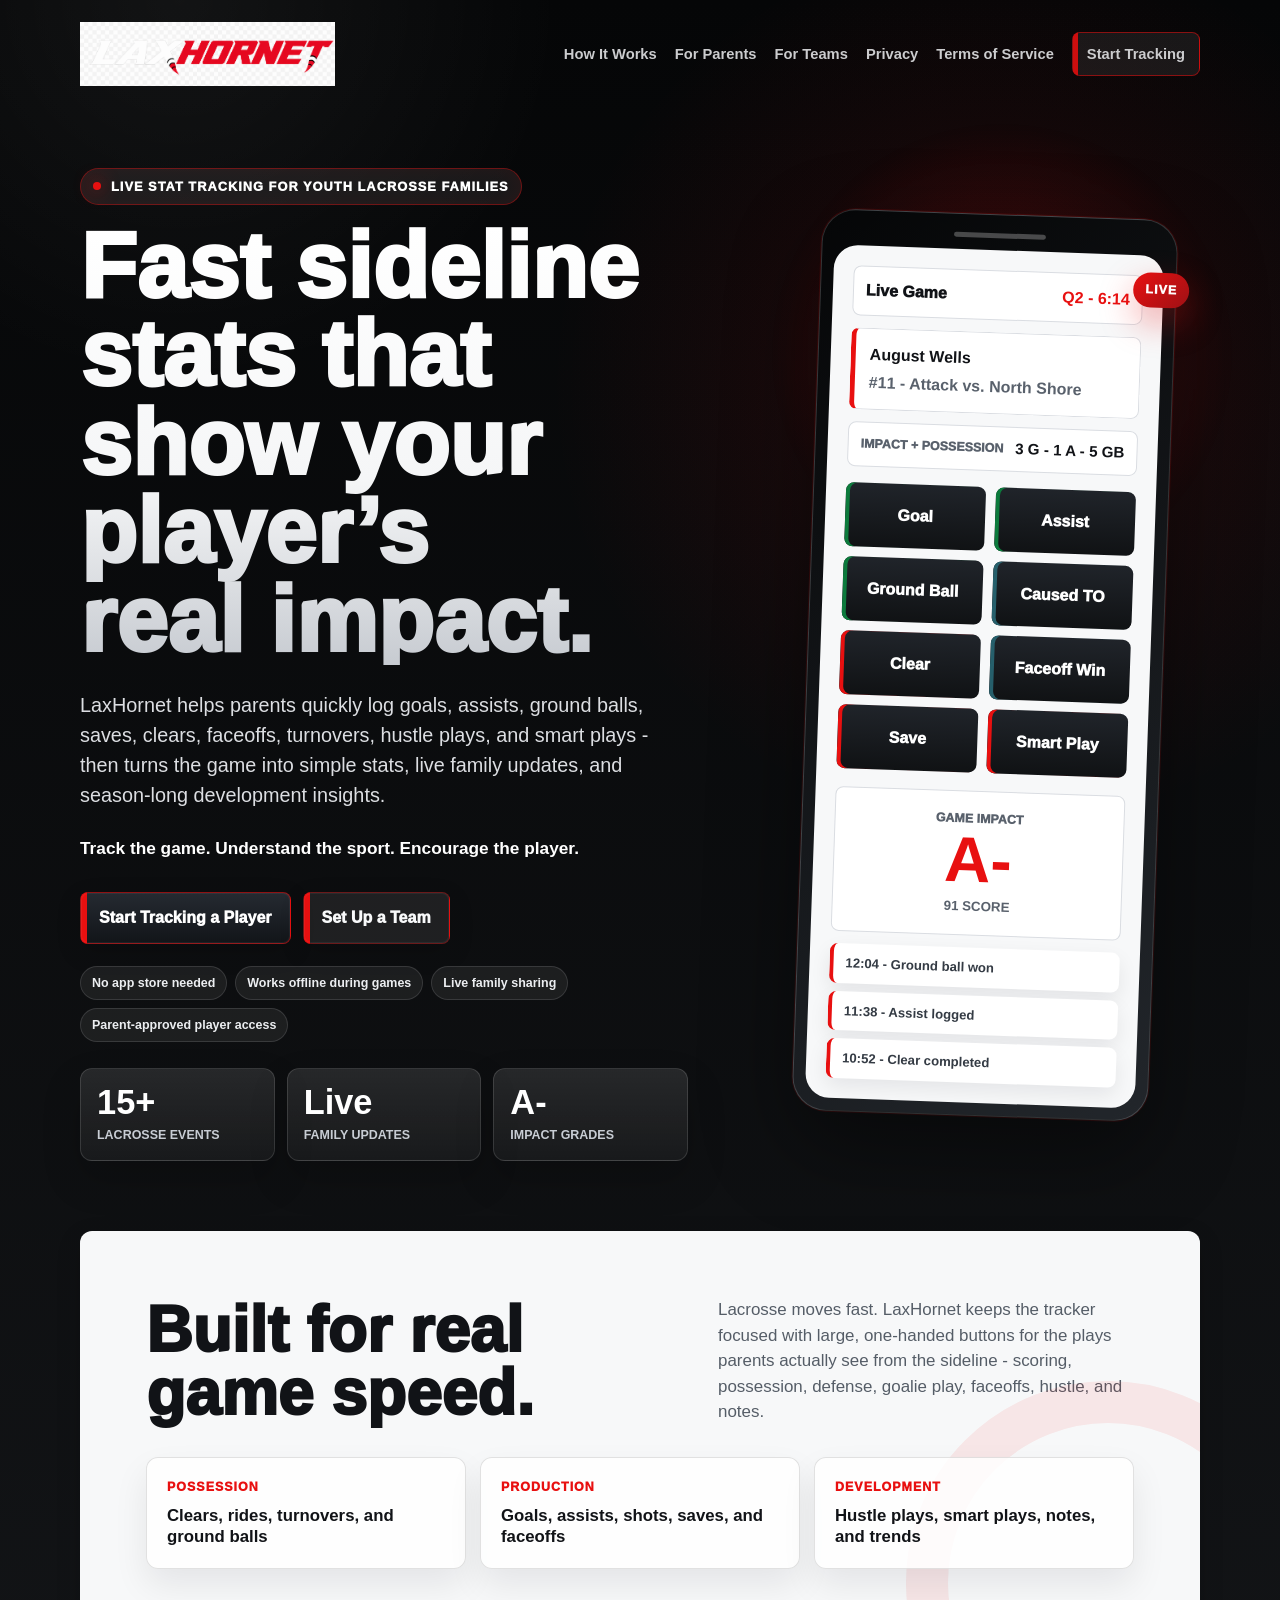
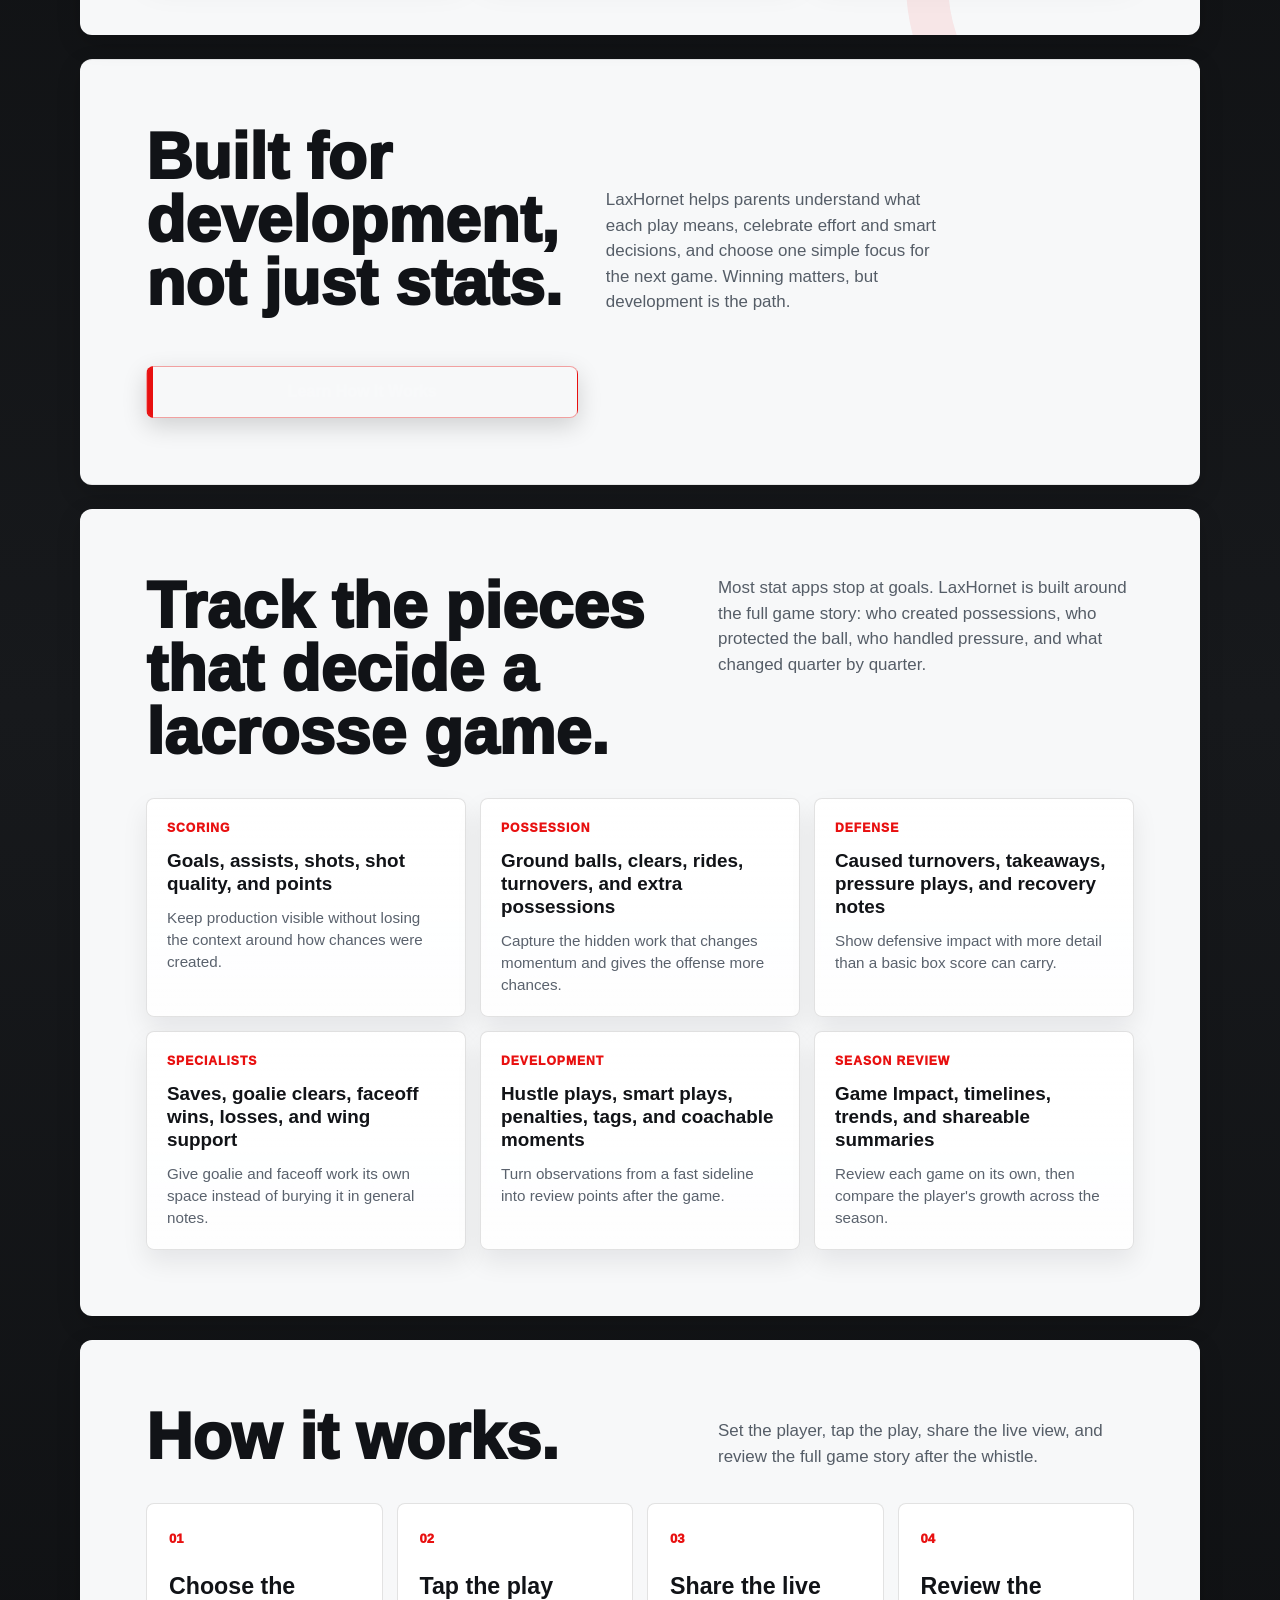
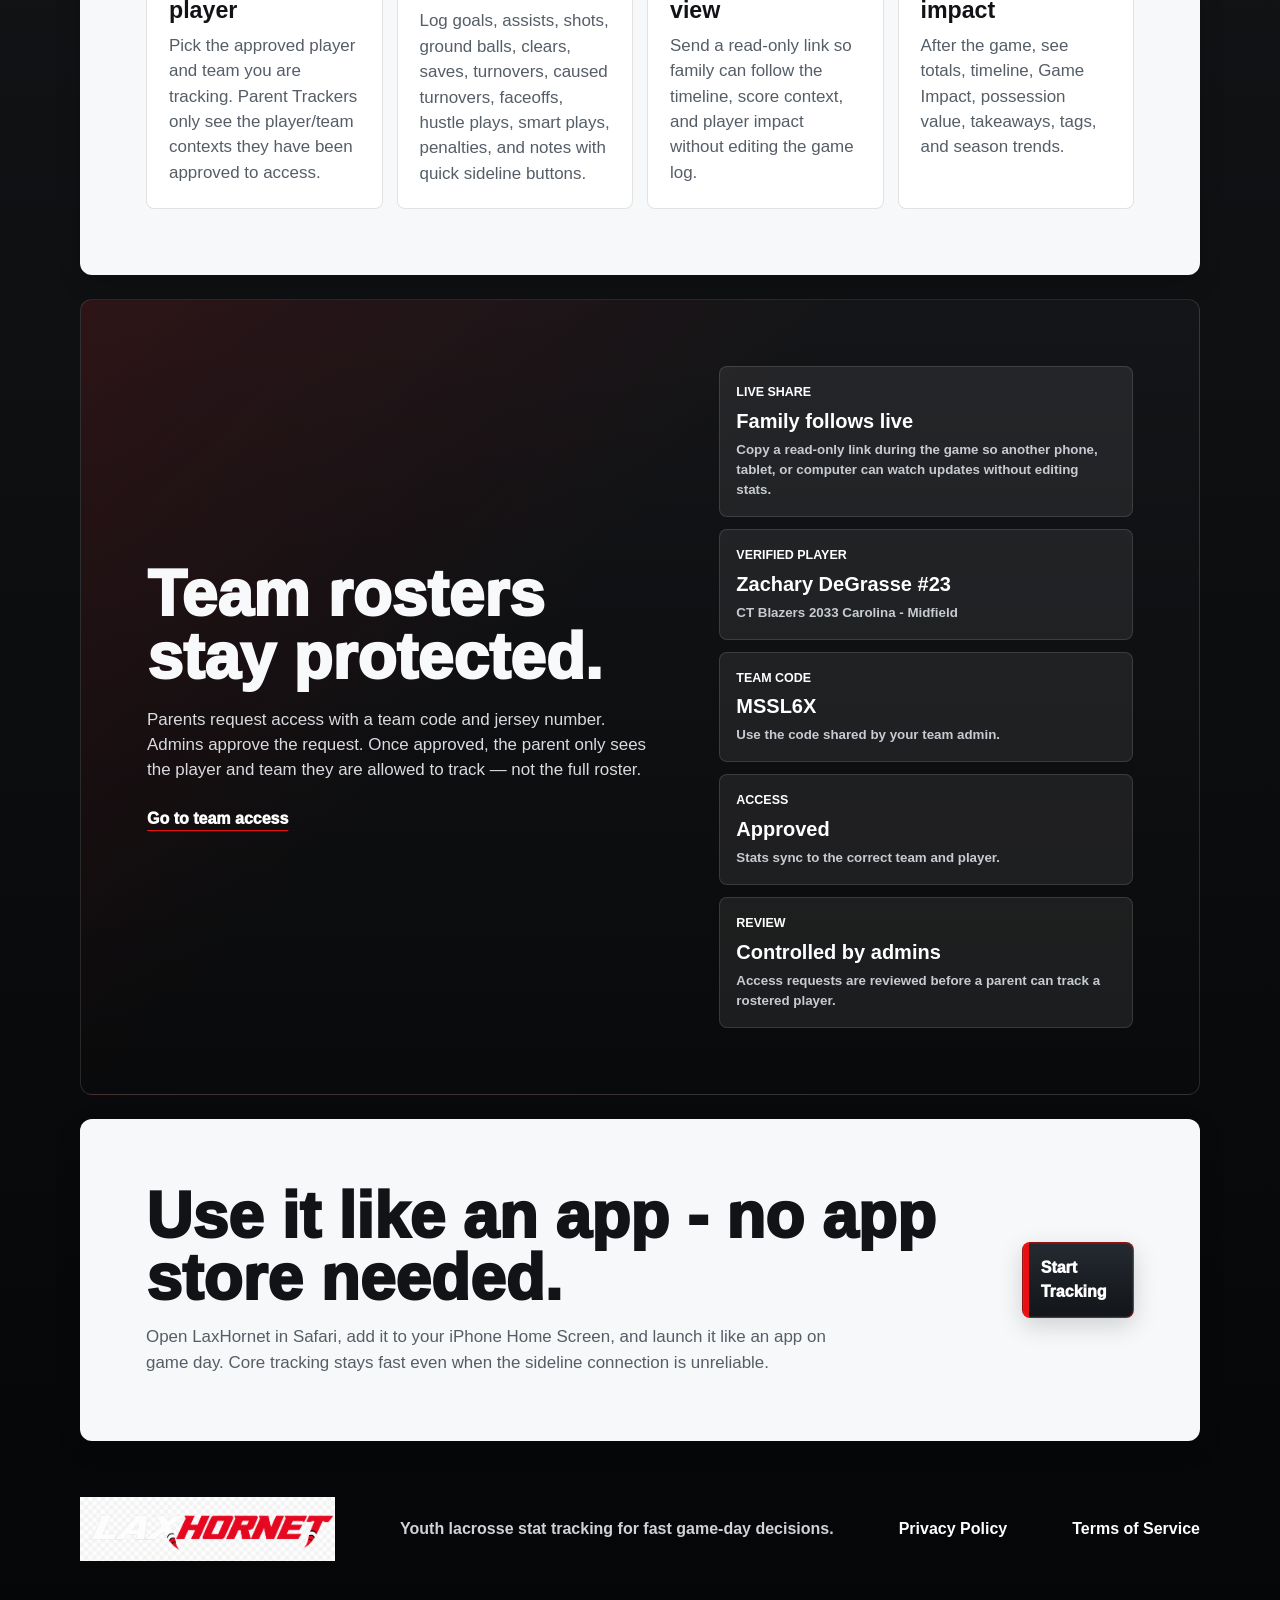
==== index.html @ b95e6be0 "Add parent development education layer" ====
<!doctype html>
<html lang="en">
  <head>
    <meta charset="utf-8" />
    <meta name="viewport" content="width=device-width, initial-scale=1, viewport-fit=cover" />
    <meta name="theme-color" content="#0b0c0e" />
    <meta
      name="description"
      content="LaxHornet is a mobile-first youth lacrosse stat tracker for parents, coaches, teams, live game sharing, offline tracking, and season review."
    />
    <title>LaxHornet | Fast sideline stats that show your player&rsquo;s real impact</title>
    <link rel="manifest" href="manifest.json?v=230" />
    <link rel="icon" href="assets/LHicon.png?v=1" type="image/png" />
    <link rel="apple-touch-icon" href="assets/LHicon.png?v=1" />
    <link rel="stylesheet" href="landing.css?v=230" />
  </head>
  <body>
    <header class="site-header" aria-label="LaxHornet landing navigation">
      <a class="brand-link" href="/" aria-label="LaxHornet home">
        <img src="assets/LHbanner.png?v=3" alt="LaxHornet" />
      </a>
      <nav class="landing-nav" aria-label="Primary">
        <a href="#how-it-works">How It Works</a>
        <a href="#parents">For Parents</a>
        <a href="#teams">For Teams</a>
        <a href="privacy.html">Privacy</a>
        <a href="terms.html">Terms of Service</a>
        <a class="nav-cta" href="app.html">Start Tracking</a>
      </nav>
    </header>

    <main>
      <section class="hero">
        <div class="hero-copy">
          <div class="hero-kicker">Live stat tracking for youth lacrosse families</div>
          <h1>Fast sideline stats that show your player&rsquo;s real impact.</h1>
          <p>
            LaxHornet helps parents quickly log goals, assists, ground balls, saves,
            clears, faceoffs, turnovers, hustle plays, and smart plays - then turns the
            game into simple stats, live family updates, and season-long development insights.
          </p>
          <p class="hero-tagline">Track the game. Understand the sport. Encourage the player.</p>
          <div class="hero-actions">
            <a class="btn primary" href="app.html">Start Tracking a Player</a>
            <a class="btn secondary" href="#teams">Set Up a Team</a>
          </div>
          <div class="trust-row" aria-label="Key app benefits">
            <span>No app store needed</span>
            <span>Works offline during games</span>
            <span>Live family sharing</span>
            <span>Parent-approved player access</span>
          </div>
          <div class="hero-stats" aria-label="Highlighted LaxHornet features">
            <div>
              <strong>15+</strong>
              <span>lacrosse events</span>
            </div>
            <div>
              <strong>Live</strong>
              <span>family updates</span>
            </div>
            <div>
              <strong>A-</strong>
              <span>impact grades</span>
            </div>
          </div>
        </div>

        <div class="phone-wrap" aria-label="LaxHornet app preview">
          <div class="phone">
            <div class="phone-bar"></div>
            <div class="phone-screen">
              <div class="preview-top">
                <span>Live Game</span>
                <strong>Q2 - 6:14</strong>
              </div>
              <div class="preview-player">
                <strong>August Wells</strong>
                <span>#11 - Attack vs. North Shore</span>
              </div>
              <div class="preview-context">
                <span>Impact + possession</span>
                <strong>3 G - 1 A - 5 GB</strong>
              </div>
              <div class="preview-grid">
                <button>Goal</button>
                <button>Assist</button>
                <button>Ground Ball</button>
                <button>Caused TO</button>
                <button>Clear</button>
                <button>Faceoff Win</button>
                <button>Save</button>
                <button>Smart Play</button>
              </div>
              <div class="preview-impact">
                <span>Game Impact</span>
                <strong>A-</strong>
                <small>91 score</small>
              </div>
              <div class="preview-feed" aria-label="Recent game events">
                <span>12:04 - Ground ball won</span>
                <span>11:38 - Assist logged</span>
                <span>10:52 - Clear completed</span>
              </div>
            </div>
          </div>
        </div>
      </section>

      <section id="parents" class="section light spotlight-section">
        <div class="section-heading">
          <h2>Built for real game speed.</h2>
          <p>Lacrosse moves fast. LaxHornet keeps the tracker focused with large, one-handed buttons for the plays parents actually see from the sideline - scoring, possession, defense, goalie play, faceoffs, hustle, and notes.</p>
        </div>
        <div class="spotlight-grid" aria-label="What LaxHornet highlights after games">
          <div><span>Possession</span><strong>Clears, rides, turnovers, and ground balls</strong></div>
          <div><span>Production</span><strong>Goals, assists, shots, saves, and faceoffs</strong></div>
          <div><span>Development</span><strong>Hustle plays, smart plays, notes, and trends</strong></div>
        </div>
      </section>

      <section class="section light development-section" aria-labelledby="development-heading">
        <div class="section-heading">
          <h2 id="development-heading">Built for development, not just stats.</h2>
          <p>
            LaxHornet helps parents understand what each play means, celebrate effort and smart decisions,
            and choose one simple focus for the next game. Winning matters, but development is the path.
          </p>
          <a class="btn secondary" href="#how-it-works">Learn How It Works</a>
        </div>
      </section>

      <section class="section light detail-section" aria-labelledby="tracking-detail-heading">
        <div class="section-heading compact-heading">
          <h2 id="tracking-detail-heading">Track the pieces that decide a lacrosse game.</h2>
          <p>Most stat apps stop at goals. LaxHornet is built around the full game story: who created possessions, who protected the ball, who handled pressure, and what changed quarter by quarter.</p>
        </div>
        <div class="detail-matrix" aria-label="Detailed lacrosse tracking categories">
          <article>
            <span>Scoring</span>
            <strong>Goals, assists, shots, shot quality, and points</strong>
            <p>Keep production visible without losing the context around how chances were created.</p>
          </article>
          <article>
            <span>Possession</span>
            <strong>Ground balls, clears, rides, turnovers, and extra possessions</strong>
            <p>Capture the hidden work that changes momentum and gives the offense more chances.</p>
          </article>
          <article>
            <span>Defense</span>
            <strong>Caused turnovers, takeaways, pressure plays, and recovery notes</strong>
            <p>Show defensive impact with more detail than a basic box score can carry.</p>
          </article>
          <article>
            <span>Specialists</span>
            <strong>Saves, goalie clears, faceoff wins, losses, and wing support</strong>
            <p>Give goalie and faceoff work its own space instead of burying it in general notes.</p>
          </article>
          <article>
            <span>Development</span>
            <strong>Hustle plays, smart plays, penalties, tags, and coachable moments</strong>
            <p>Turn observations from a fast sideline into review points after the game.</p>
          </article>
          <article>
            <span>Season Review</span>
            <strong>Game Impact, timelines, trends, and shareable summaries</strong>
            <p>Review each game on its own, then compare the player's growth across the season.</p>
          </article>
        </div>
      </section>

      <section id="how-it-works" class="section light">
        <div class="section-heading">
          <h2>How it works.</h2>
          <p>Set the player, tap the play, share the live view, and review the full game story after the whistle.</p>
        </div>
        <div class="feature-list">
          <article>
            <span class="feature-number">01</span>
            <h3>Choose the player</h3>
            <p>Pick the approved player and team you are tracking. Parent Trackers only see the player/team contexts they have been approved to access.</p>
          </article>
          <article>
            <span class="feature-number">02</span>
            <h3>Tap the play</h3>
            <p>Log goals, assists, shots, ground balls, clears, saves, turnovers, caused turnovers, faceoffs, hustle plays, smart plays, penalties, and notes with quick sideline buttons.</p>
          </article>
          <article>
            <span class="feature-number">03</span>
            <h3>Share the live view</h3>
            <p>Send a read-only link so family can follow the timeline, score context, and player impact without editing the game log.</p>
          </article>
          <article>
            <span class="feature-number">04</span>
            <h3>Review the impact</h3>
            <p>After the game, see totals, timeline, Game Impact, possession value, takeaways, tags, and season trends.</p>
          </article>
        </div>
      </section>

      <section id="teams" class="section dark-split">
        <div>
          <h2>Team rosters stay protected.</h2>
          <p>
            Parents request access with a team code and jersey number. Admins approve the request.
            Once approved, the parent only sees the player and team they are allowed to track — not the full roster.
          </p>
          <a class="text-link" href="app.html">Go to team access</a>
        </div>
        <div class="team-panel">
          <div class="mini-card">
            <span>Live Share</span>
            <strong>Family follows live</strong>
            <small>Copy a read-only link during the game so another phone, tablet, or computer can watch updates without editing stats.</small>
          </div>
          <div class="mini-card">
            <span>Verified Player</span>
            <strong>Zachary DeGrasse #23</strong>
            <small>CT Blazers 2033 Carolina - Midfield</small>
          </div>
          <div class="mini-card">
            <span>Team Code</span>
            <strong>MSSL6X</strong>
            <small>Use the code shared by your team admin.</small>
          </div>
          <div class="mini-card">
            <span>Access</span>
            <strong>Approved</strong>
            <small>Stats sync to the correct team and player.</small>
          </div>
          <div class="mini-card">
            <span>Review</span>
            <strong>Controlled by admins</strong>
            <small>Access requests are reviewed before a parent can track a rostered player.</small>
          </div>
        </div>
      </section>

      <section class="section light install-section">
        <div>
          <h2>Use it like an app - no app store needed.</h2>
          <p>
            Open LaxHornet in Safari, add it to your iPhone Home Screen, and launch it like an app on game day.
            Core tracking stays fast even when the sideline connection is unreliable.
          </p>
        </div>
        <a class="btn primary" href="app.html">Start Tracking</a>
      </section>
    </main>

    <footer class="site-footer">
      <img src="assets/LHbanner.png?v=3" alt="LaxHornet" />
      <span>Youth lacrosse stat tracking for fast game-day decisions.</span>
      <a href="privacy.html">Privacy Policy</a>
      <a href="terms.html">Terms of Service</a>
    </footer>
  </body>
</html>
---- landing.css ----
:root {
  --lh-black: #050607;
  --lh-carbon-950: #090a0b;
  --lh-carbon-900: #0f1012;
  --lh-carbon-850: #131518;
  --lh-carbon-800: #17191c;
  --lh-carbon-700: #22262b;
  --lh-surface: #f7f8f9;
  --lh-surface-soft: #eef0f2;
  --lh-surface-raised: #ffffff;
  --lh-text-light: #f8f9fa;
  --lh-text-dark: #111317;
  --lh-muted-light: #b8bec5;
  --lh-muted-dark: #5c6570;
  --lh-red: #e81010;
  --lh-red-deep: #9f1115;
  --lh-red-soft: rgba(232, 16, 16, 0.12);
  --lh-line-light: rgba(17, 19, 23, 0.12);
  --lh-line-dark: rgba(255, 255, 255, 0.12);
  --lh-radius-md: 8px;
  --lh-radius-lg: 12px;
  --lh-shadow-card: 0 16px 36px rgba(0, 0, 0, 0.28);
  --lh-shadow-soft: 0 8px 24px rgba(0, 0, 0, 0.16);
  --lh-font: -apple-system, BlinkMacSystemFont, "Segoe UI", sans-serif;

  --red: var(--lh-red);
  --black: var(--lh-black);
  --graphite: var(--lh-carbon-850);
  --graphite-2: var(--lh-carbon-700);
  --white: var(--lh-text-light);
  --light: var(--lh-surface);
  --muted: var(--lh-muted-light);
  --ink: var(--lh-text-dark);
  --line: var(--lh-line-dark);
  --shadow: var(--lh-shadow-card);
}

* {
  box-sizing: border-box;
}

html {
  overflow-x: hidden;
  scroll-behavior: smooth;
}

body {
  margin: 0;
  overflow-x: hidden;
  color: var(--white);
  background:
    radial-gradient(circle at 78% 8%, rgba(232, 16, 16, 0.13), transparent 28rem),
    radial-gradient(circle at 14% 0%, rgba(255, 255, 255, 0.055), transparent 24rem),
    linear-gradient(180deg, var(--lh-black) 0%, var(--lh-carbon-800) 48%, var(--lh-black) 100%);
  font-family: var(--lh-font);
  line-height: 1.5;
}

a {
  color: inherit;
  text-decoration: none;
}

.site-header {
  display: flex;
  align-items: center;
  justify-content: space-between;
  gap: 18px;
  width: min(1120px, calc(100% - 32px));
  margin: 0 auto;
  padding: 22px 0 10px;
}

.brand-link img,
.site-footer img {
  display: block;
  width: min(255px, 58vw);
  height: auto;
}

.landing-nav {
  display: flex;
  align-items: center;
  flex-wrap: wrap;
  gap: 18px;
  row-gap: 10px;
  color: #e7e8ea;
  font-size: 0.92rem;
  font-weight: 800;
}

.landing-nav a {
  opacity: 0.88;
}

.landing-nav a:hover,
.landing-nav a:focus-visible {
  opacity: 1;
}

.nav-cta {
  padding: 10px 14px;
  border: 1px solid rgba(232, 16, 16, 0.62);
  border-radius: var(--lh-radius-md);
  background:
    linear-gradient(90deg, var(--red) 0 5px, transparent 5px),
    rgba(255, 255, 255, 0.08);
}

.hero {
  display: grid;
  grid-template-columns: minmax(0, 1fr) minmax(280px, 430px);
  align-items: center;
  gap: clamp(30px, 7vw, 82px);
  width: min(1120px, calc(100% - 32px));
  margin: 0 auto;
  padding: clamp(54px, 8vh, 88px) 0 70px;
}

.hero-copy h1 {
  max-width: 780px;
  margin: 0;
  color: var(--white);
  font-size: clamp(3.1rem, 8vw, 6.6rem);
  font-weight: 950;
  letter-spacing: 0;
  line-height: 0.92;
}

.hero-copy p {
  max-width: 650px;
  margin: 26px 0 0;
  color: #dcdee2;
  font-size: clamp(1.08rem, 2vw, 1.36rem);
}

.hero-actions,
.trust-row {
  display: flex;
  flex-wrap: wrap;
  gap: 12px;
  margin-top: 30px;
}

.btn {
  display: inline-flex;
  min-height: 48px;
  align-items: center;
  justify-content: center;
  padding: 13px 18px;
  border: 1px solid rgba(232, 16, 16, 0.58);
  border-radius: var(--lh-radius-md);
  font-size: 1rem;
  font-weight: 950;
  box-shadow: var(--lh-shadow-soft), inset 0 0 0 1px rgba(255, 255, 255, 0.05);
}

.btn.primary {
  color: #fff;
  background:
    linear-gradient(90deg, var(--red) 0 6px, transparent 6px),
    linear-gradient(180deg, #252a31, #121519);
}

.btn.secondary {
  color: var(--white);
  border-color: rgba(232, 16, 16, 0.38);
  background:
    linear-gradient(90deg, var(--red) 0 6px, transparent 6px),
    rgba(255, 255, 255, 0.08);
}

.trust-row span {
  padding: 8px 0;
  color: #f3f4f5;
  font-size: 0.9rem;
  font-weight: 850;
}

.trust-row span + span::before {
  content: "";
  display: inline-block;
  width: 6px;
  height: 6px;
  margin: 0 12px 2px 0;
  border-radius: 50%;
  background: var(--red);
}

.phone-wrap {
  display: flex;
  justify-content: center;
}

.phone {
  width: min(100%, 356px);
  padding: 12px;
  border: 1px solid rgba(255, 255, 255, 0.16);
  border-radius: 34px;
  background: linear-gradient(145deg, var(--lh-black), var(--lh-carbon-700));
  box-shadow: var(--shadow);
}

.phone-bar {
  width: 92px;
  height: 5px;
  margin: 6px auto 12px;
  border-radius: 999px;
  background: rgba(255, 255, 255, 0.26);
}

.phone-screen {
  overflow: hidden;
  min-height: 560px;
  padding: 20px;
  border-radius: 24px;
  background: var(--lh-surface);
  color: var(--ink);
}

.preview-top,
.preview-player,
.preview-context,
.preview-impact,
.mini-card {
  border: 1px solid #dadde2;
  border-radius: 8px;
  background: #fff;
}

.preview-top {
  display: flex;
  align-items: center;
  justify-content: space-between;
  padding: 12px;
  font-weight: 950;
}

.preview-top strong {
  color: var(--red);
}

.preview-player {
  margin-top: 12px;
  padding: 14px;
  border-left: 5px solid var(--red);
}

.preview-player strong,
.preview-player span,
.preview-impact span,
.preview-impact small {
  display: block;
}

.preview-player span {
  margin-top: 4px;
  color: #59616c;
  font-weight: 800;
}

.preview-context {
  display: flex;
  align-items: center;
  justify-content: space-between;
  gap: 10px;
  margin-top: 12px;
  padding: 12px;
}

.preview-context span {
  color: #59616c;
  font-size: 0.78rem;
  font-weight: 950;
  text-transform: uppercase;
}

.preview-context strong {
  color: var(--lh-text-dark);
  font-size: 0.95rem;
  line-height: 1.1;
  text-align: right;
}

.preview-grid {
  display: grid;
  grid-template-columns: repeat(2, minmax(0, 1fr));
  gap: 10px;
  margin-top: 16px;
}

.preview-grid button {
  min-height: 64px;
  border: 0;
  border-radius: var(--lh-radius-md);
  color: white;
  background: linear-gradient(180deg, #20242a, #101214);
  box-shadow: inset 4px 0 0 var(--red);
  font: inherit;
  font-weight: 950;
}

.preview-grid button:nth-child(1),
.preview-grid button:nth-child(2),
.preview-grid button:nth-child(3) {
  box-shadow: inset 4px 0 0 #0c7a3c;
}

.preview-grid button:nth-child(4),
.preview-grid button:nth-child(6) {
  box-shadow: inset 4px 0 0 #265f6b;
}

.preview-impact {
  margin-top: 18px;
  padding: 18px;
  text-align: center;
}

.preview-impact span {
  color: #59616c;
  font-size: 0.78rem;
  font-weight: 950;
  text-transform: uppercase;
}

.preview-impact strong {
  display: block;
  margin-top: 4px;
  color: var(--red);
  font-size: 4rem;
  line-height: 0.9;
}

.preview-impact small {
  margin-top: 7px;
  color: #59616c;
  font-weight: 850;
  text-transform: uppercase;
}

.section {
  width: min(1120px, calc(100% - 32px));
  margin: 0 auto 24px;
  padding: clamp(34px, 6vw, 66px);
  border-radius: var(--lh-radius-lg);
}

.section.light {
  color: var(--ink);
  background: var(--light);
  box-shadow: var(--lh-shadow-soft);
}

.section-heading {
  display: grid;
  grid-template-columns: minmax(0, 0.85fr) minmax(260px, 0.65fr);
  gap: 28px;
  align-items: end;
}

.section h2 {
  margin: 0;
  font-size: clamp(2rem, 5vw, 4rem);
  font-weight: 950;
  line-height: 0.98;
}

.section p {
  margin: 0;
  color: #555d67;
  font-size: 1.06rem;
}

.feature-list {
  display: grid;
  grid-template-columns: repeat(auto-fit, minmax(210px, 1fr));
  gap: 14px;
  margin-top: 34px;
}

.feature-list article {
  min-height: 238px;
  padding: 22px;
  border: 1px solid var(--lh-line-light);
  border-radius: var(--lh-radius-md);
  background: var(--lh-surface-raised);
}

.feature-number {
  color: var(--red);
  font-size: 0.82rem;
  font-weight: 950;
}

.feature-list h3 {
  margin: 24px 0 10px;
  font-size: 1.45rem;
  line-height: 1.05;
}

.dark-split {
  display: grid;
  grid-template-columns: minmax(0, 0.85fr) minmax(280px, 0.7fr);
  gap: clamp(28px, 6vw, 70px);
  align-items: center;
  border: 1px solid var(--line);
  background:
    linear-gradient(135deg, rgba(232, 16, 16, 0.12), transparent 42%),
    linear-gradient(180deg, var(--lh-carbon-850), var(--lh-carbon-950));
}

.dark-split p {
  max-width: 620px;
  margin-top: 18px;
  color: #d9dbe0;
}

.text-link {
  display: inline-flex;
  margin-top: 24px;
  color: #fff;
  font-weight: 950;
  text-decoration: underline;
  text-decoration-color: var(--red);
  text-underline-offset: 6px;
}

.team-panel {
  display: grid;
  gap: 12px;
}

.mini-card {
  padding: 16px;
  border-color: rgba(255, 255, 255, 0.12);
  background: rgba(255, 255, 255, 0.075);
  color: #fff;
  border-radius: var(--lh-radius-md);
}

.mini-card span,
.mini-card small {
  display: block;
  color: #c7cbd1;
  font-weight: 850;
}

.mini-card span {
  color: #fff;
  font-size: 0.78rem;
  text-transform: uppercase;
}

.mini-card strong {
  display: block;
  margin-top: 8px;
  font-size: 1.25rem;
  line-height: 1.1;
}

.mini-card small {
  margin-top: 8px;
}

.install-section {
  display: flex;
  align-items: center;
  justify-content: space-between;
  gap: 24px;
}

.install-section p {
  max-width: 720px;
  margin-top: 14px;
}

.site-footer {
  display: flex;
  align-items: center;
  justify-content: space-between;
  gap: 18px;
  width: min(1120px, calc(100% - 32px));
  margin: 0 auto;
  padding: 32px 0 46px;
  color: #cfd2d6;
  font-weight: 800;
}

.site-footer a {
  color: #ffffff;
  text-decoration-color: rgba(232, 16, 16, 0.7);
  text-underline-offset: 4px;
}

@media (max-width: 820px) {
  .site-header {
    align-items: flex-start;
    flex-direction: column;
  }

  .landing-nav {
    width: 100%;
    justify-content: space-between;
    gap: 8px;
    font-size: 0.82rem;
  }

  .hero,
  .section-heading,
  .dark-split,
  .feature-list {
    grid-template-columns: 1fr;
  }

  .hero {
    min-height: auto;
    padding-top: 34px;
  }

  .phone {
    width: min(100%, 334px);
  }

  .phone-screen {
    min-height: 500px;
  }

  .section {
    padding: 28px 18px;
  }

  .feature-list article {
    min-height: auto;
  }

  .install-section,
  .site-footer {
    align-items: stretch;
    flex-direction: column;
  }

  .install-section .btn {
    width: 100%;
  }
}

@media (max-width: 440px) {
  .landing-nav a:not(.nav-cta) {
    display: none;
  }

  .landing-nav {
    justify-content: flex-start;
  }

  .nav-cta {
    width: 100%;
    text-align: center;
  }

  .hero-copy h1 {
    font-size: 3rem;
  }
}

/* Professional refinement pass */
.hero-copy h1 {
  font-size: clamp(2.75rem, 7.2vw, 6.1rem);
  line-height: 0.96;
}

.hero-copy p {
  font-size: clamp(1rem, 1.7vw, 1.24rem);
  line-height: 1.5;
}

.trust-row {
  gap: 8px;
  margin-top: 22px;
}

.trust-row span {
  display: inline-flex;
  min-height: 34px;
  align-items: center;
  padding: 7px 11px;
  border: 1px solid rgba(255, 255, 255, 0.12);
  border-radius: 999px;
  color: #eceef1;
  background: rgba(255, 255, 255, 0.065);
  font-size: 0.78rem;
  line-height: 1;
}

.trust-row span + span::before {
  display: none;
}

@media (max-width: 820px) {
  .hero-copy h1 {
    font-size: clamp(2.36rem, 10.8vw, 4rem);
    line-height: 1;
  }

  .hero-copy p {
    font-size: 1rem;
  }
}

@media (max-width: 440px) {
  .hero-copy h1 {
    font-size: clamp(2.22rem, 11vw, 3.08rem);
  }

  .trust-row {
    margin-top: 18px;
  }
}

/* Homepage visual refresh */
.site-header {
  position: relative;
  z-index: 2;
}

.hero {
  position: relative;
}

.hero::before {
  content: "";
  position: absolute;
  inset: 18px -42px auto auto;
  width: min(42vw, 480px);
  height: min(42vw, 480px);
  border-radius: 50%;
  background: radial-gradient(circle, rgba(232, 16, 16, 0.24), rgba(232, 16, 16, 0) 68%);
  filter: blur(4px);
  pointer-events: none;
  z-index: -1;
}

.hero-kicker {
  display: inline-flex;
  align-items: center;
  gap: 10px;
  margin-bottom: 18px;
  padding: 8px 12px;
  border: 1px solid rgba(232, 16, 16, 0.42);
  border-radius: 999px;
  color: #fff;
  background: rgba(255, 255, 255, 0.07);
  box-shadow: inset 0 0 24px rgba(232, 16, 16, 0.08);
  font-size: 0.8rem;
  font-weight: 950;
  letter-spacing: 0.08em;
  text-transform: uppercase;
}

.hero-kicker::before {
  content: "";
  width: 8px;
  height: 8px;
  border-radius: 50%;
  background: var(--red);
  box-shadow: 0 0 18px rgba(232, 16, 16, 0.9);
}

.hero-copy h1 {
  background: linear-gradient(180deg, #ffffff 0%, #f5f6f7 58%, #c7cbd1 100%);
  -webkit-background-clip: text;
  background-clip: text;
  color: transparent;
  text-wrap: balance;
}

.hero-copy p {
  text-wrap: pretty;
}

.hero-copy .hero-tagline {
  max-width: 560px;
  color: #ffffff;
  font-size: clamp(0.96rem, 2vw, 1.08rem);
  font-weight: 900;
  letter-spacing: 0;
}

.hero-stats {
  display: grid;
  grid-template-columns: repeat(3, minmax(0, 1fr));
  gap: 12px;
  max-width: 640px;
  margin-top: 26px;
}

.hero-stats div {
  padding: 16px;
  border: 1px solid rgba(255, 255, 255, 0.13);
  border-radius: var(--lh-radius-lg);
  background: linear-gradient(180deg, rgba(255, 255, 255, 0.105), rgba(255, 255, 255, 0.045));
  box-shadow: 0 18px 38px rgba(0, 0, 0, 0.18);
}

.hero-stats strong,
.hero-stats span {
  display: block;
}

.hero-stats strong {
  color: #fff;
  font-size: clamp(1.35rem, 3vw, 2.15rem);
  line-height: 1;
}

.hero-stats span {
  margin-top: 6px;
  color: #c8cdd4;
  font-size: 0.78rem;
  font-weight: 850;
  text-transform: uppercase;
}

.phone-wrap {
  perspective: 1100px;
}

.phone {
  position: relative;
  transform: rotate(2deg);
  box-shadow: 0 34px 88px rgba(0, 0, 0, 0.42), 0 0 0 1px rgba(232, 16, 16, 0.16);
}

.phone::after {
  content: "Live";
  position: absolute;
  top: 52px;
  right: -14px;
  padding: 8px 12px;
  border-radius: 999px;
  color: #fff;
  background: linear-gradient(135deg, var(--red), var(--lh-red-deep));
  box-shadow: 0 14px 34px rgba(232, 16, 16, 0.35);
  font-size: 0.78rem;
  font-weight: 950;
  letter-spacing: 0.08em;
  text-transform: uppercase;
}

.preview-feed {
  display: grid;
  gap: 8px;
  margin-top: 12px;
}

.preview-feed span {
  padding: 10px 12px;
  border-left: 4px solid var(--red);
  border-radius: 8px;
  background: #fff;
  color: #343b44;
  box-shadow: 0 8px 20px rgba(17, 19, 23, 0.08);
  font-size: 0.82rem;
  font-weight: 850;
}

.spotlight-section {
  position: relative;
  overflow: hidden;
  background:
    radial-gradient(circle at top right, rgba(232, 16, 16, 0.1), transparent 28rem),
    var(--light);
}

.spotlight-section::after {
  content: "";
  position: absolute;
  right: -110px;
  bottom: -150px;
  width: 320px;
  height: 320px;
  border: 42px solid rgba(232, 16, 16, 0.08);
  border-radius: 50%;
}

.spotlight-grid {
  position: relative;
  z-index: 1;
  display: grid;
  grid-template-columns: repeat(3, minmax(0, 1fr));
  gap: 14px;
  margin-top: 32px;
}

.spotlight-grid div {
  padding: 20px;
  border: 1px solid var(--lh-line-light);
  border-radius: var(--lh-radius-lg);
  background: rgba(255, 255, 255, 0.82);
  box-shadow: 0 16px 34px rgba(17, 19, 23, 0.08);
}

.spotlight-grid span,
.spotlight-grid strong {
  display: block;
}

.spotlight-grid span {
  color: var(--red);
  font-size: 0.78rem;
  font-weight: 950;
  letter-spacing: 0.08em;
  text-transform: uppercase;
}

.spotlight-grid strong {
  margin-top: 10px;
  color: var(--ink);
  font-size: 1.05rem;
  line-height: 1.25;
}

.development-section {
  border-top: 1px solid rgba(17, 19, 23, 0.08);
  border-bottom: 1px solid rgba(17, 19, 23, 0.08);
  background:
    linear-gradient(180deg, rgba(255, 255, 255, 0.98), rgba(243, 245, 247, 0.98));
}

.development-section .section-heading {
  max-width: 790px;
}

.development-section .btn {
  margin-top: 24px;
}

.compact-heading {
  align-items: start;
}

.detail-section {
  background:
    linear-gradient(180deg, rgba(255, 255, 255, 0.96), rgba(238, 240, 242, 0.96)),
    radial-gradient(circle at 8% 20%, rgba(232, 16, 16, 0.08), transparent 22rem);
}

.detail-matrix {
  display: grid;
  grid-template-columns: repeat(auto-fit, minmax(250px, 1fr));
  gap: 14px;
  margin-top: 34px;
}

.detail-matrix article {
  min-height: 214px;
  padding: 20px;
  border: 1px solid var(--lh-line-light);
  border-radius: var(--lh-radius-md);
  background:
    linear-gradient(180deg, rgba(255, 255, 255, 0.96), rgba(255, 255, 255, 0.84));
  box-shadow: 0 12px 26px rgba(17, 19, 23, 0.08);
}

.detail-matrix span,
.detail-matrix strong {
  display: block;
}

.detail-matrix span {
  color: var(--red);
  font-size: 0.76rem;
  font-weight: 950;
  letter-spacing: 0.08em;
  text-transform: uppercase;
}

.detail-matrix strong {
  margin-top: 12px;
  color: var(--lh-text-dark);
  font-size: 1.18rem;
  line-height: 1.22;
}

.detail-matrix p {
  margin-top: 12px;
  color: #5a626d;
  font-size: 0.95rem;
  line-height: 1.45;
}

@media (max-width: 820px) {
  .hero::before {
    inset: 80px -120px auto auto;
    width: 360px;
    height: 360px;
  }

  .hero-stats,
  .spotlight-grid,
  .detail-matrix {
    grid-template-columns: 1fr;
  }

  .phone {
    transform: none;
  }

  .hero,
  .section,
  .phone-wrap,
  .phone {
    max-width: 100%;
    overflow-x: clip;
  }

  .phone::after {
    right: 10px;
  }
}
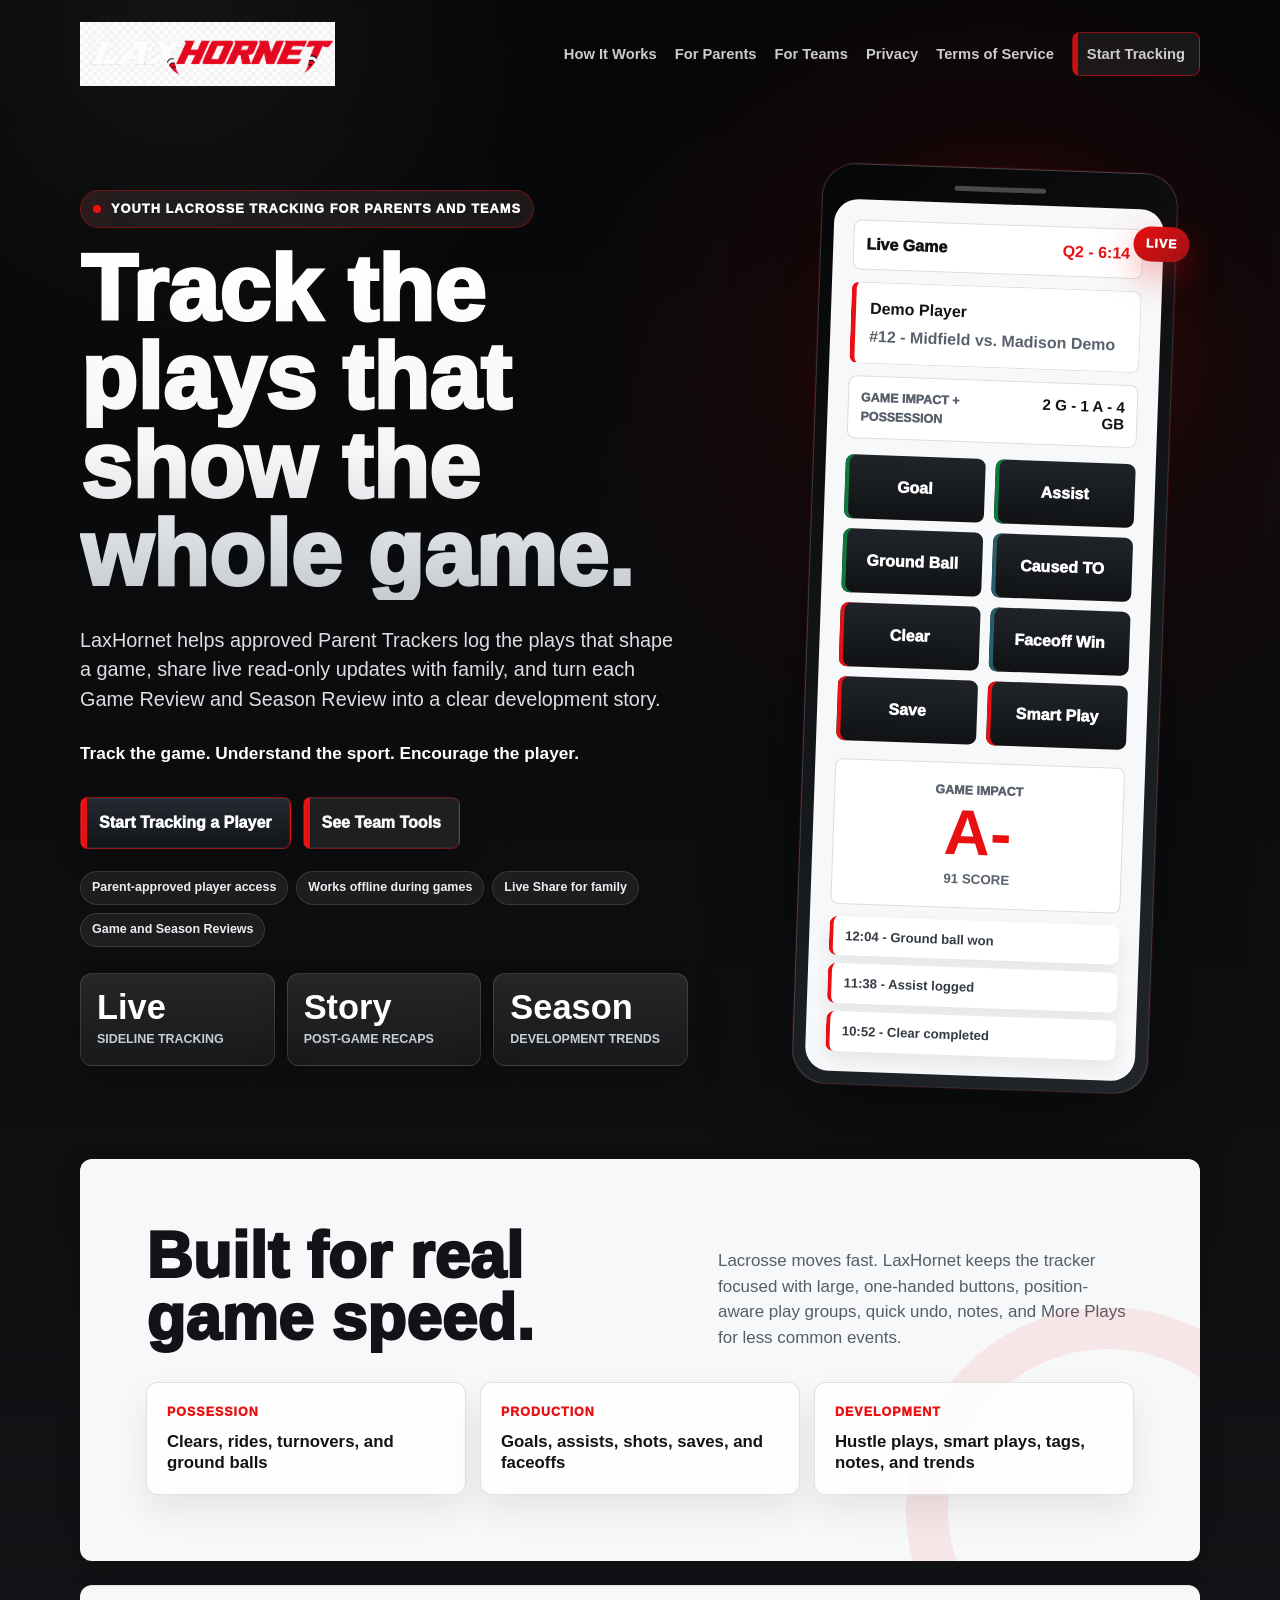
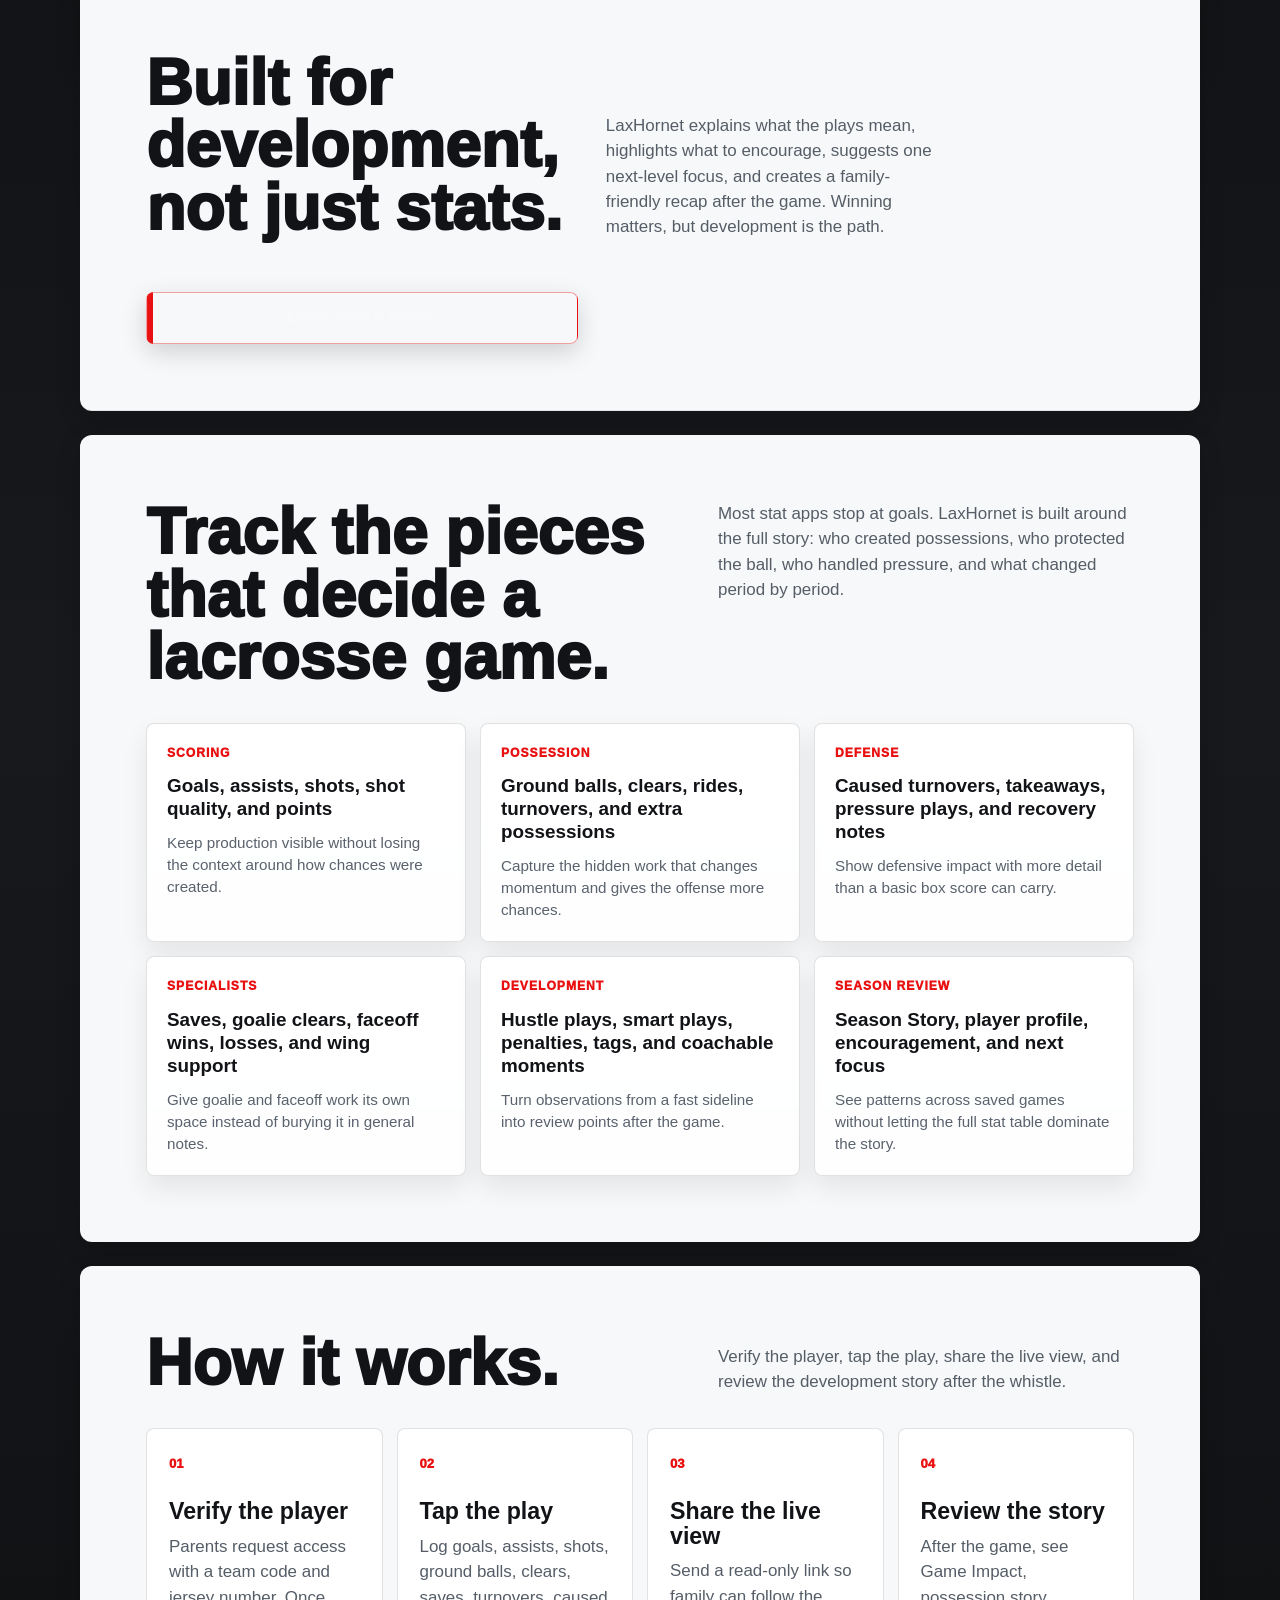
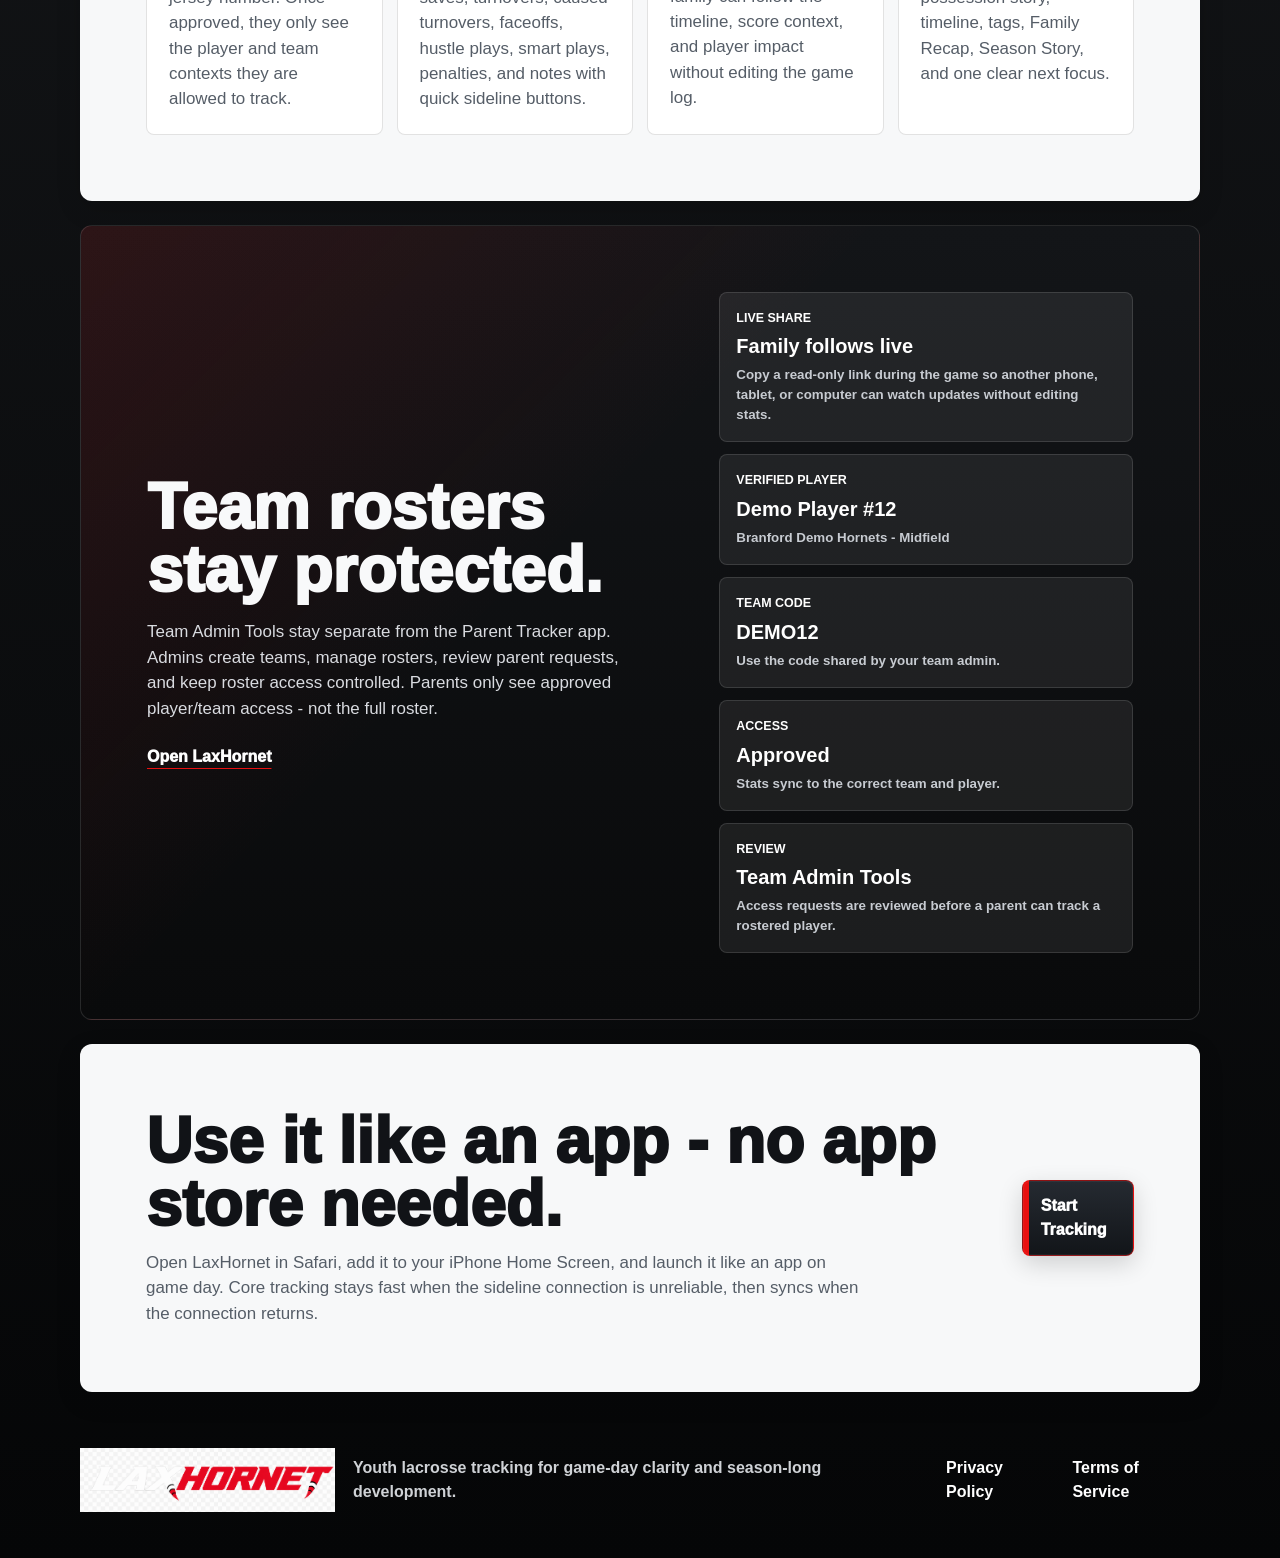
==== commit 888ecf2c: "Refresh homepage copy for current app" ====
--- a/index.html
+++ b/index.html
@@ -6,13 +6,13 @@
     <meta name="theme-color" content="#0b0c0e" />
     <meta
       name="description"
-      content="LaxHornet is a mobile-first youth lacrosse stat tracker for parents, coaches, teams, live game sharing, offline tracking, and season review."
+      content="LaxHornet is a mobile-first youth lacrosse tracker for approved parent tracking, live family sharing, Game Review, Season Review, team admin tools, and offline game-day use."
     />
-    <title>LaxHornet | Fast sideline stats that show your player&rsquo;s real impact</title>
-    <link rel="manifest" href="manifest.json?v=230" />
+    <title>LaxHornet | Track the plays that show the whole game</title>
+    <link rel="manifest" href="manifest.json?v=241" />
     <link rel="icon" href="assets/LHicon.png?v=1" type="image/png" />
     <link rel="apple-touch-icon" href="assets/LHicon.png?v=1" />
-    <link rel="stylesheet" href="landing.css?v=230" />
+    <link rel="stylesheet" href="landing.css?v=241" />
   </head>
   <body>
     <header class="site-header" aria-label="LaxHornet landing navigation">
@@ -32,36 +32,36 @@
     <main>
       <section class="hero">
         <div class="hero-copy">
-          <div class="hero-kicker">Live stat tracking for youth lacrosse families</div>
-          <h1>Fast sideline stats that show your player&rsquo;s real impact.</h1>
-          <p>
-            LaxHornet helps parents quickly log goals, assists, ground balls, saves,
-            clears, faceoffs, turnovers, hustle plays, and smart plays - then turns the
-            game into simple stats, live family updates, and season-long development insights.
+          <div class="hero-kicker">Youth lacrosse tracking for parents and teams</div>
+          <h1>Track the plays that show the whole game.</h1>
+          <p>
+            LaxHornet helps approved Parent Trackers log the plays that shape a game,
+            share live read-only updates with family, and turn each Game Review and
+            Season Review into a clear development story.
           </p>
           <p class="hero-tagline">Track the game. Understand the sport. Encourage the player.</p>
           <div class="hero-actions">
             <a class="btn primary" href="app.html">Start Tracking a Player</a>
-            <a class="btn secondary" href="#teams">Set Up a Team</a>
+            <a class="btn secondary" href="#teams">See Team Tools</a>
           </div>
           <div class="trust-row" aria-label="Key app benefits">
-            <span>No app store needed</span>
+            <span>Parent-approved player access</span>
             <span>Works offline during games</span>
-            <span>Live family sharing</span>
-            <span>Parent-approved player access</span>
+            <span>Live Share for family</span>
+            <span>Game and Season Reviews</span>
           </div>
           <div class="hero-stats" aria-label="Highlighted LaxHornet features">
             <div>
-              <strong>15+</strong>
-              <span>lacrosse events</span>
+              <strong>Live</strong>
+              <span>sideline tracking</span>
             </div>
             <div>
-              <strong>Live</strong>
-              <span>family updates</span>
+              <strong>Story</strong>
+              <span>post-game recaps</span>
             </div>
             <div>
-              <strong>A-</strong>
-              <span>impact grades</span>
+              <strong>Season</strong>
+              <span>development trends</span>
             </div>
           </div>
         </div>
@@ -75,12 +75,12 @@
                 <strong>Q2 - 6:14</strong>
               </div>
               <div class="preview-player">
-                <strong>August Wells</strong>
-                <span>#11 - Attack vs. North Shore</span>
+                <strong>Demo Player</strong>
+                <span>#12 - Midfield vs. Madison Demo</span>
               </div>
               <div class="preview-context">
-                <span>Impact + possession</span>
-                <strong>3 G - 1 A - 5 GB</strong>
+                <span>Game Impact + possession</span>
+                <strong>2 G - 1 A - 4 GB</strong>
               </div>
               <div class="preview-grid">
                 <button>Goal</button>
@@ -110,12 +110,12 @@
       <section id="parents" class="section light spotlight-section">
         <div class="section-heading">
           <h2>Built for real game speed.</h2>
-          <p>Lacrosse moves fast. LaxHornet keeps the tracker focused with large, one-handed buttons for the plays parents actually see from the sideline - scoring, possession, defense, goalie play, faceoffs, hustle, and notes.</p>
+          <p>Lacrosse moves fast. LaxHornet keeps the tracker focused with large, one-handed buttons, position-aware play groups, quick undo, notes, and More Plays for less common events.</p>
         </div>
         <div class="spotlight-grid" aria-label="What LaxHornet highlights after games">
           <div><span>Possession</span><strong>Clears, rides, turnovers, and ground balls</strong></div>
           <div><span>Production</span><strong>Goals, assists, shots, saves, and faceoffs</strong></div>
-          <div><span>Development</span><strong>Hustle plays, smart plays, notes, and trends</strong></div>
+          <div><span>Development</span><strong>Hustle plays, smart plays, tags, notes, and trends</strong></div>
         </div>
       </section>
 
@@ -123,8 +123,9 @@
         <div class="section-heading">
           <h2 id="development-heading">Built for development, not just stats.</h2>
           <p>
-            LaxHornet helps parents understand what each play means, celebrate effort and smart decisions,
-            and choose one simple focus for the next game. Winning matters, but development is the path.
+            LaxHornet explains what the plays mean, highlights what to encourage,
+            suggests one next-level focus, and creates a family-friendly recap after the game.
+            Winning matters, but development is the path.
           </p>
           <a class="btn secondary" href="#how-it-works">Learn How It Works</a>
         </div>
@@ -133,7 +134,7 @@
       <section class="section light detail-section" aria-labelledby="tracking-detail-heading">
         <div class="section-heading compact-heading">
           <h2 id="tracking-detail-heading">Track the pieces that decide a lacrosse game.</h2>
-          <p>Most stat apps stop at goals. LaxHornet is built around the full game story: who created possessions, who protected the ball, who handled pressure, and what changed quarter by quarter.</p>
+          <p>Most stat apps stop at goals. LaxHornet is built around the full story: who created possessions, who protected the ball, who handled pressure, and what changed period by period.</p>
         </div>
         <div class="detail-matrix" aria-label="Detailed lacrosse tracking categories">
           <article>
@@ -163,8 +164,8 @@
           </article>
           <article>
             <span>Season Review</span>
-            <strong>Game Impact, timelines, trends, and shareable summaries</strong>
-            <p>Review each game on its own, then compare the player's growth across the season.</p>
+            <strong>Season Story, player profile, encouragement, and next focus</strong>
+            <p>See patterns across saved games without letting the full stat table dominate the story.</p>
           </article>
         </div>
       </section>
@@ -172,13 +173,13 @@
       <section id="how-it-works" class="section light">
         <div class="section-heading">
           <h2>How it works.</h2>
-          <p>Set the player, tap the play, share the live view, and review the full game story after the whistle.</p>
+          <p>Verify the player, tap the play, share the live view, and review the development story after the whistle.</p>
         </div>
         <div class="feature-list">
           <article>
             <span class="feature-number">01</span>
-            <h3>Choose the player</h3>
-            <p>Pick the approved player and team you are tracking. Parent Trackers only see the player/team contexts they have been approved to access.</p>
+            <h3>Verify the player</h3>
+            <p>Parents request access with a team code and jersey number. Once approved, they only see the player and team contexts they are allowed to track.</p>
           </article>
           <article>
             <span class="feature-number">02</span>
@@ -192,8 +193,8 @@
           </article>
           <article>
             <span class="feature-number">04</span>
-            <h3>Review the impact</h3>
-            <p>After the game, see totals, timeline, Game Impact, possession value, takeaways, tags, and season trends.</p>
+            <h3>Review the story</h3>
+            <p>After the game, see Game Impact, possession story, timeline, tags, Family Recap, Season Story, and one clear next focus.</p>
           </article>
         </div>
       </section>
@@ -202,10 +203,11 @@
         <div>
           <h2>Team rosters stay protected.</h2>
           <p>
-            Parents request access with a team code and jersey number. Admins approve the request.
-            Once approved, the parent only sees the player and team they are allowed to track — not the full roster.
-          </p>
-          <a class="text-link" href="app.html">Go to team access</a>
+            Team Admin Tools stay separate from the Parent Tracker app. Admins create teams,
+            manage rosters, review parent requests, and keep roster access controlled.
+            Parents only see approved player/team access - not the full roster.
+          </p>
+          <a class="text-link" href="app.html">Open LaxHornet</a>
         </div>
         <div class="team-panel">
           <div class="mini-card">
@@ -215,12 +217,12 @@
           </div>
           <div class="mini-card">
             <span>Verified Player</span>
-            <strong>Zachary DeGrasse #23</strong>
-            <small>CT Blazers 2033 Carolina - Midfield</small>
+            <strong>Demo Player #12</strong>
+            <small>Branford Demo Hornets - Midfield</small>
           </div>
           <div class="mini-card">
             <span>Team Code</span>
-            <strong>MSSL6X</strong>
+            <strong>DEMO12</strong>
             <small>Use the code shared by your team admin.</small>
           </div>
           <div class="mini-card">
@@ -230,7 +232,7 @@
           </div>
           <div class="mini-card">
             <span>Review</span>
-            <strong>Controlled by admins</strong>
+            <strong>Team Admin Tools</strong>
             <small>Access requests are reviewed before a parent can track a rostered player.</small>
           </div>
         </div>
@@ -241,7 +243,7 @@
           <h2>Use it like an app - no app store needed.</h2>
           <p>
             Open LaxHornet in Safari, add it to your iPhone Home Screen, and launch it like an app on game day.
-            Core tracking stays fast even when the sideline connection is unreliable.
+            Core tracking stays fast when the sideline connection is unreliable, then syncs when the connection returns.
           </p>
         </div>
         <a class="btn primary" href="app.html">Start Tracking</a>
@@ -250,7 +252,7 @@
 
     <footer class="site-footer">
       <img src="assets/LHbanner.png?v=3" alt="LaxHornet" />
-      <span>Youth lacrosse stat tracking for fast game-day decisions.</span>
+      <span>Youth lacrosse tracking for game-day clarity and season-long development.</span>
       <a href="privacy.html">Privacy Policy</a>
       <a href="terms.html">Terms of Service</a>
     </footer>
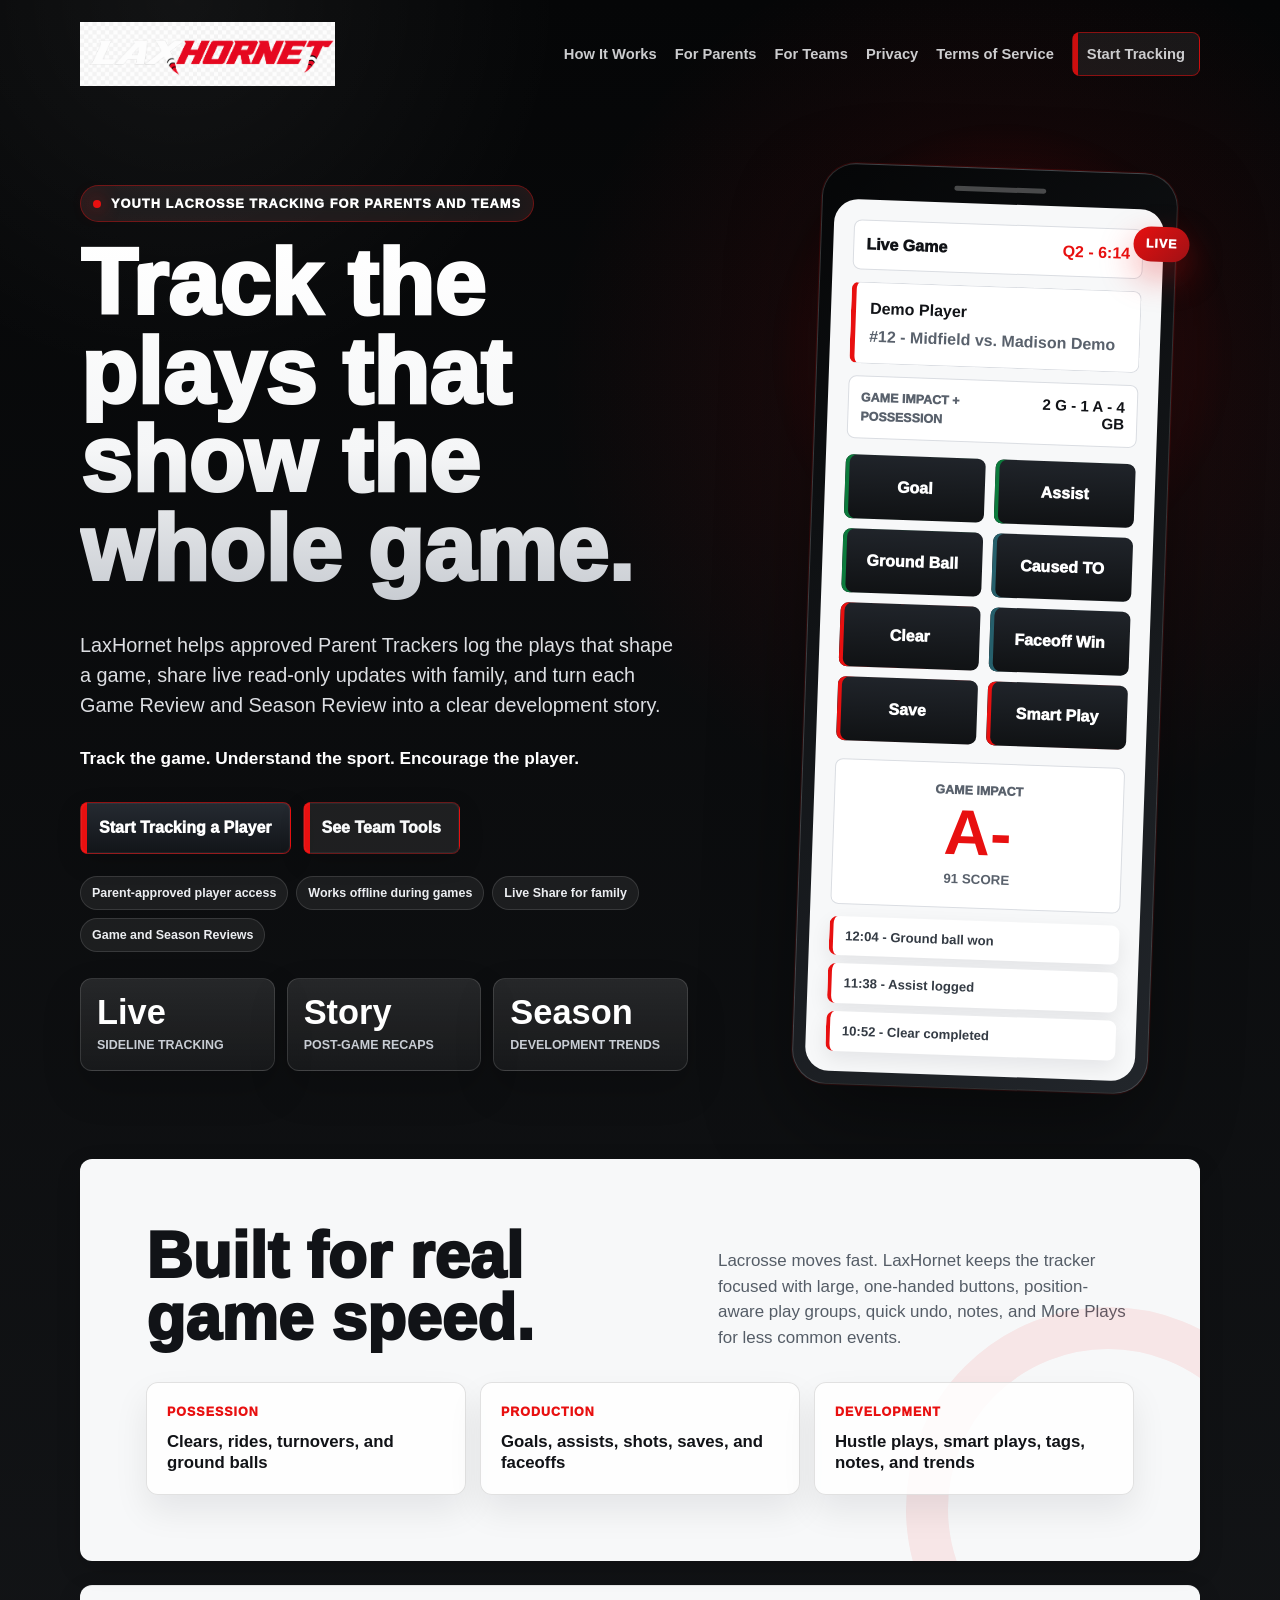
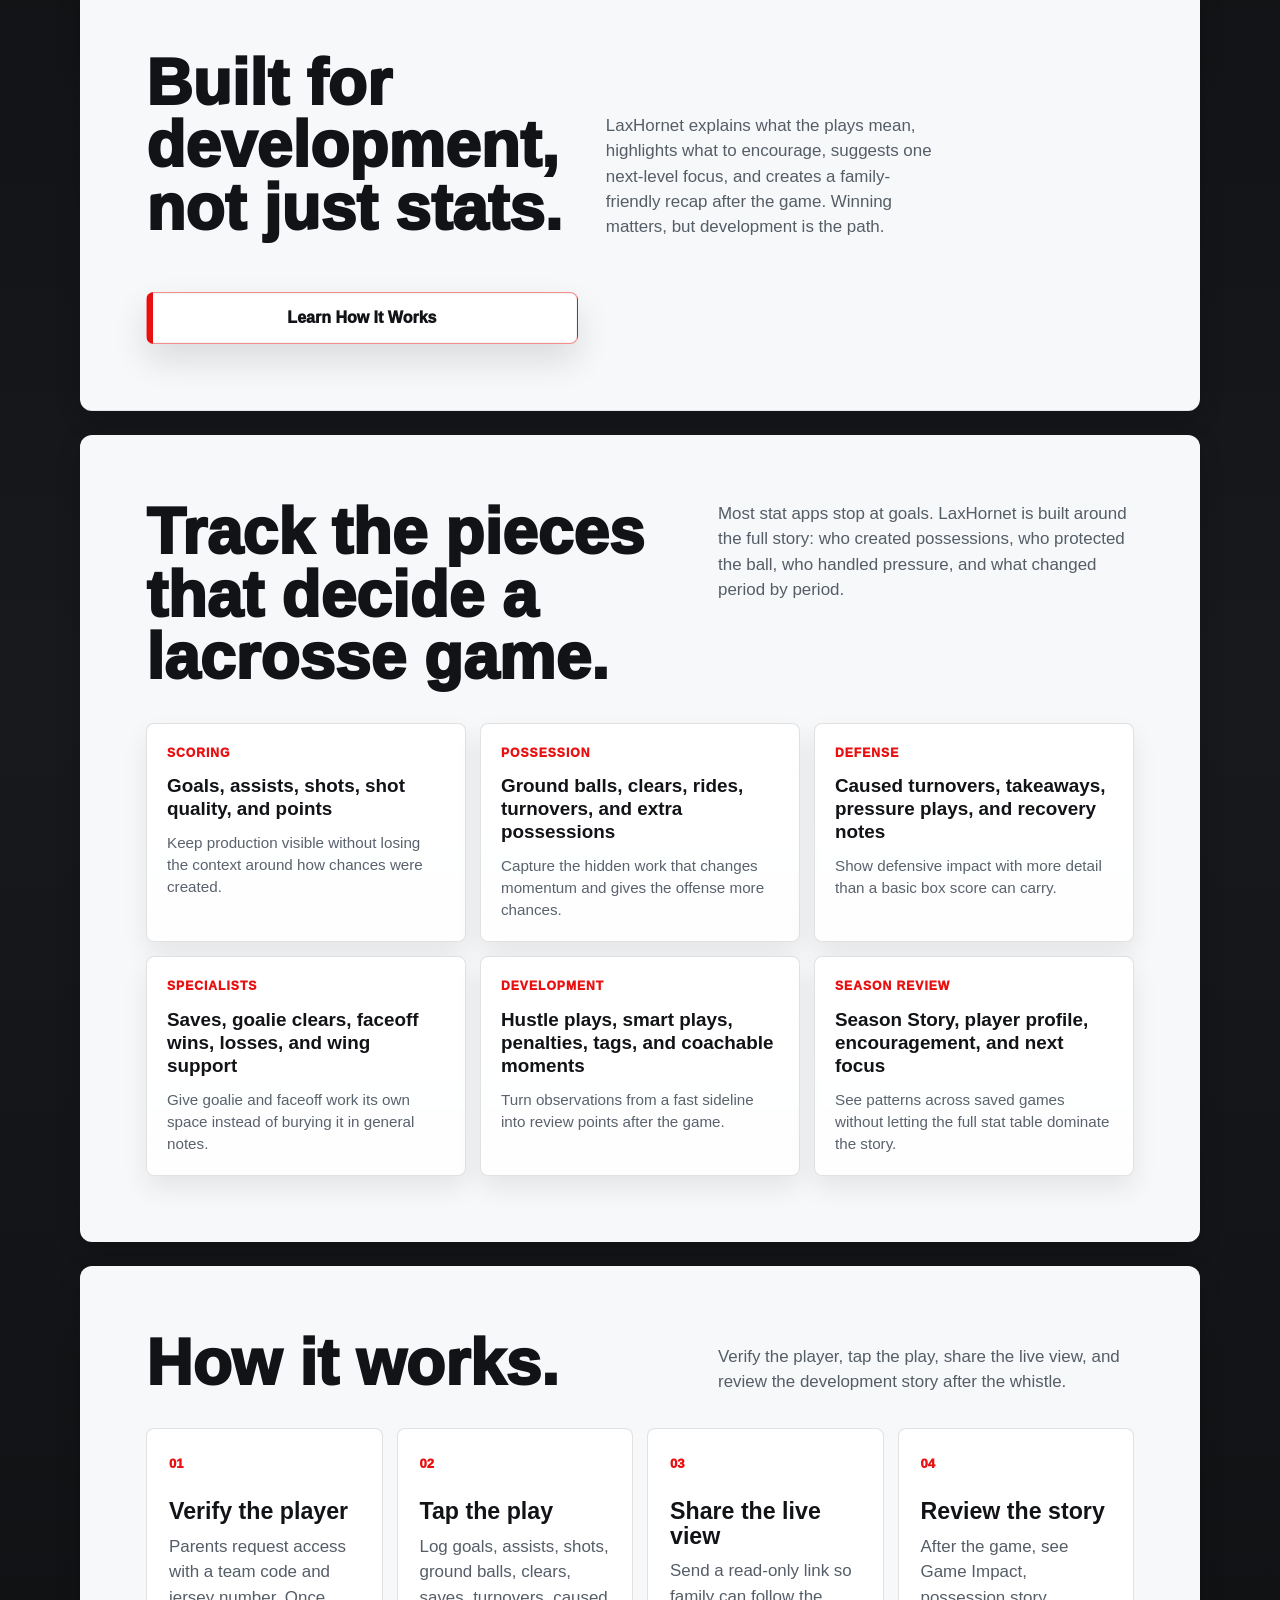
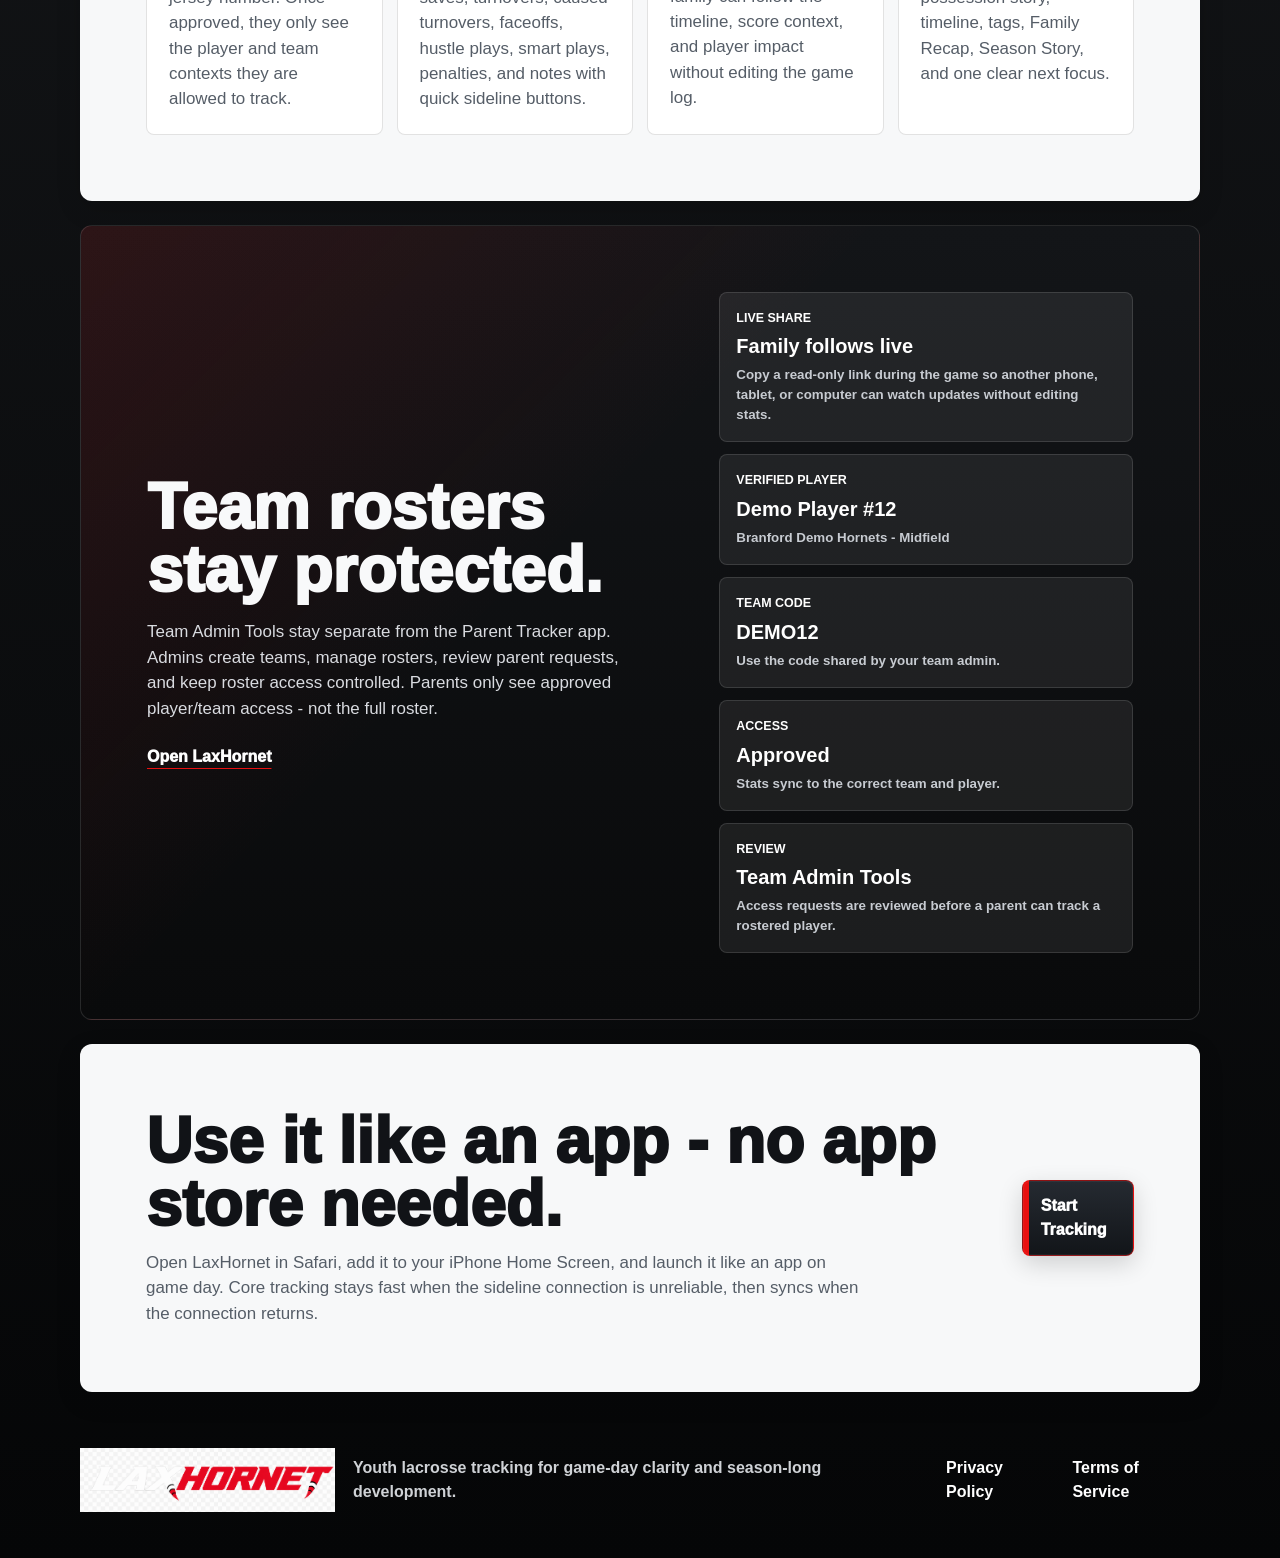
==== commit 5322b793: "Fix landing headline descender clipping" ====
--- a/index.html
+++ b/index.html
@@ -9,10 +9,10 @@
       content="LaxHornet is a mobile-first youth lacrosse tracker for approved parent tracking, live family sharing, Game Review, Season Review, team admin tools, and offline game-day use."
     />
     <title>LaxHornet | Track the plays that show the whole game</title>
-    <link rel="manifest" href="manifest.json?v=241" />
+    <link rel="manifest" href="manifest.json?v=245" />
     <link rel="icon" href="assets/LHicon.png?v=1" type="image/png" />
     <link rel="apple-touch-icon" href="assets/LHicon.png?v=1" />
-    <link rel="stylesheet" href="landing.css?v=241" />
+    <link rel="stylesheet" href="landing.css?v=245" />
   </head>
   <body>
     <header class="site-header" aria-label="LaxHornet landing navigation">
--- a/landing.css
+++ b/landing.css
@@ -672,6 +672,8 @@
   -webkit-background-clip: text;
   background-clip: text;
   color: transparent;
+  overflow: visible;
+  padding-bottom: 0.12em;
   text-wrap: balance;
 }
 
@@ -836,6 +838,15 @@
   margin-top: 24px;
 }
 
+.development-section .btn.secondary {
+  color: #111317;
+  border-color: rgba(232, 16, 16, 0.48);
+  background:
+    linear-gradient(90deg, var(--red) 0 6px, transparent 6px),
+    #ffffff;
+  box-shadow: 0 16px 34px rgba(17, 19, 23, 0.12), inset 0 0 0 1px rgba(17, 19, 23, 0.04);
+}
+
 .compact-heading {
   align-items: start;
 }
@@ -919,3 +930,27 @@
     right: 10px;
   }
 }
+
+@media (max-width: 560px) {
+  .hero {
+    width: min(100% - 32px, 100%);
+    gap: 28px;
+  }
+
+  .hero-copy h1 {
+    max-width: 100%;
+    font-size: clamp(2rem, 9.2vw, 2.8rem);
+    line-height: 1.16;
+  }
+}
+
+@media (max-width: 380px) {
+  .hero {
+    width: min(100% - 28px, 100%);
+  }
+
+  .hero-copy h1 {
+    font-size: clamp(1.82rem, 9.8vw, 2.18rem);
+    line-height: 1.18;
+  }
+}
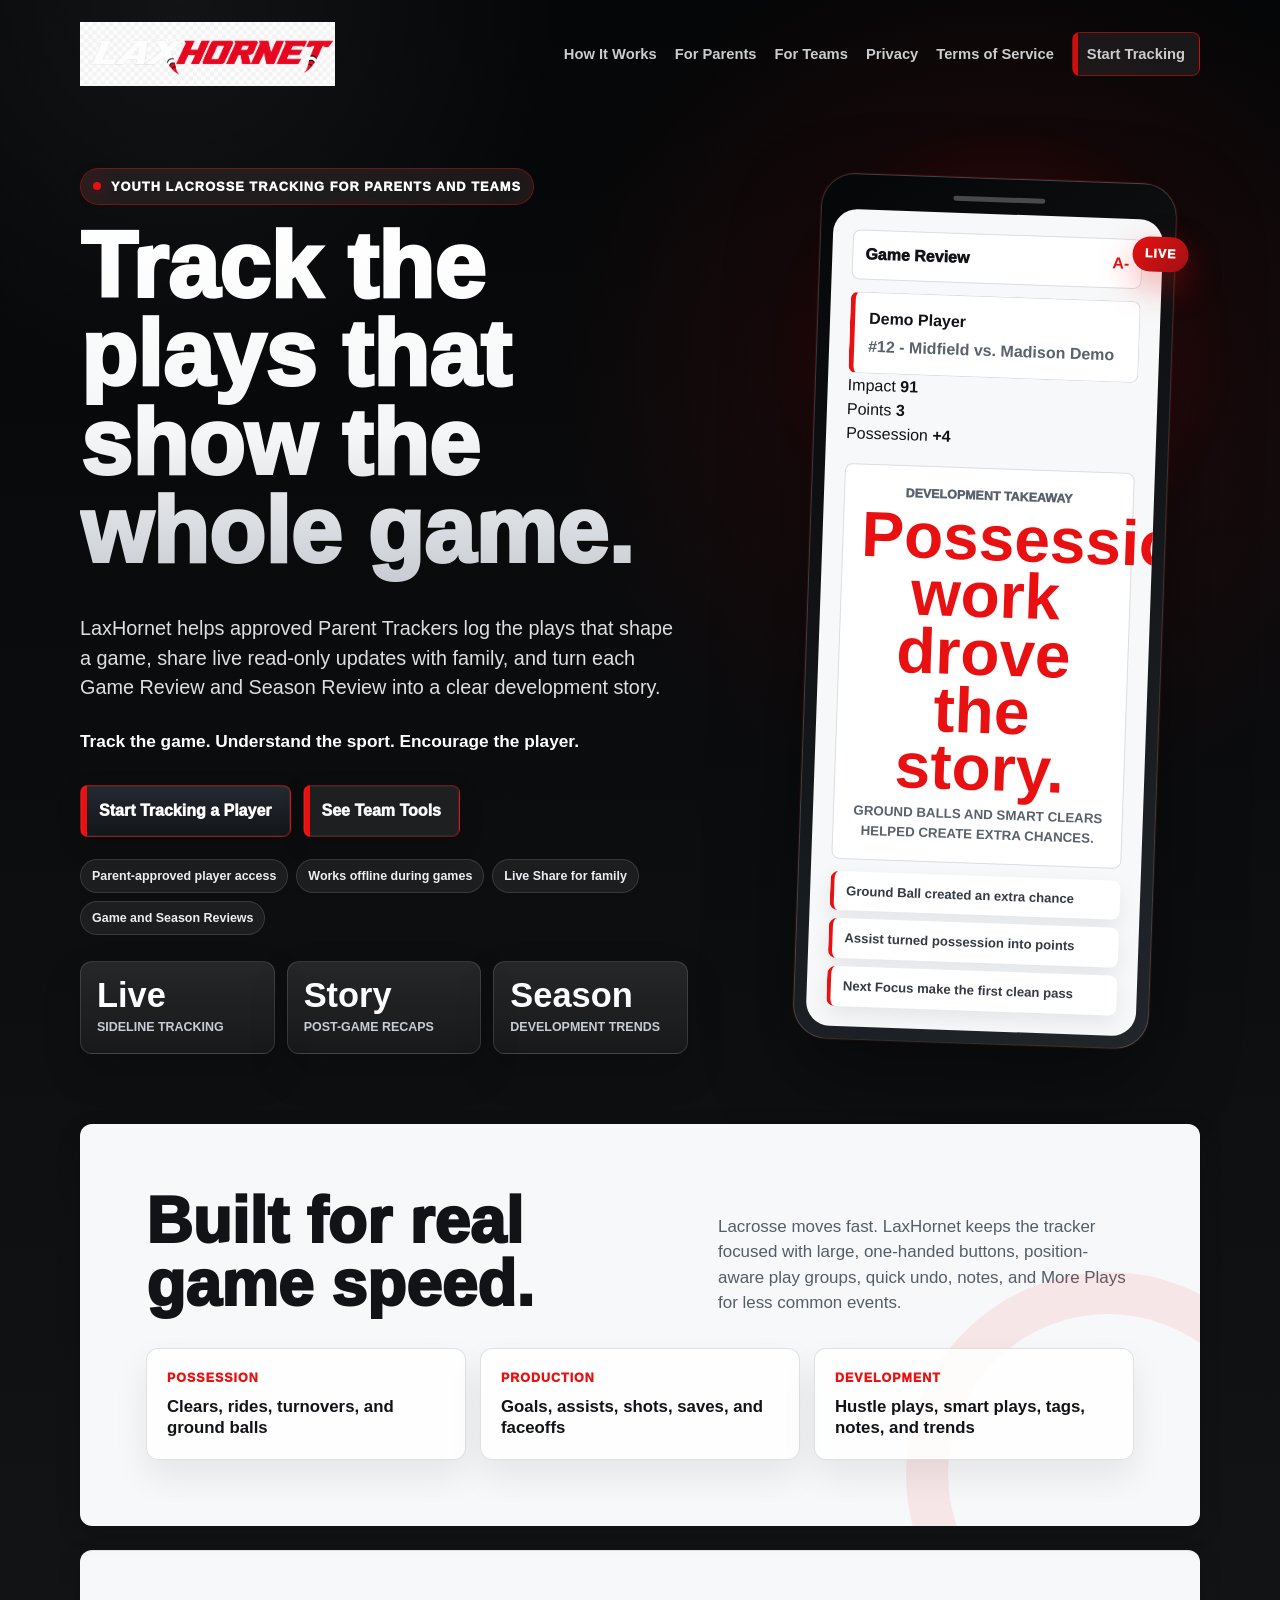
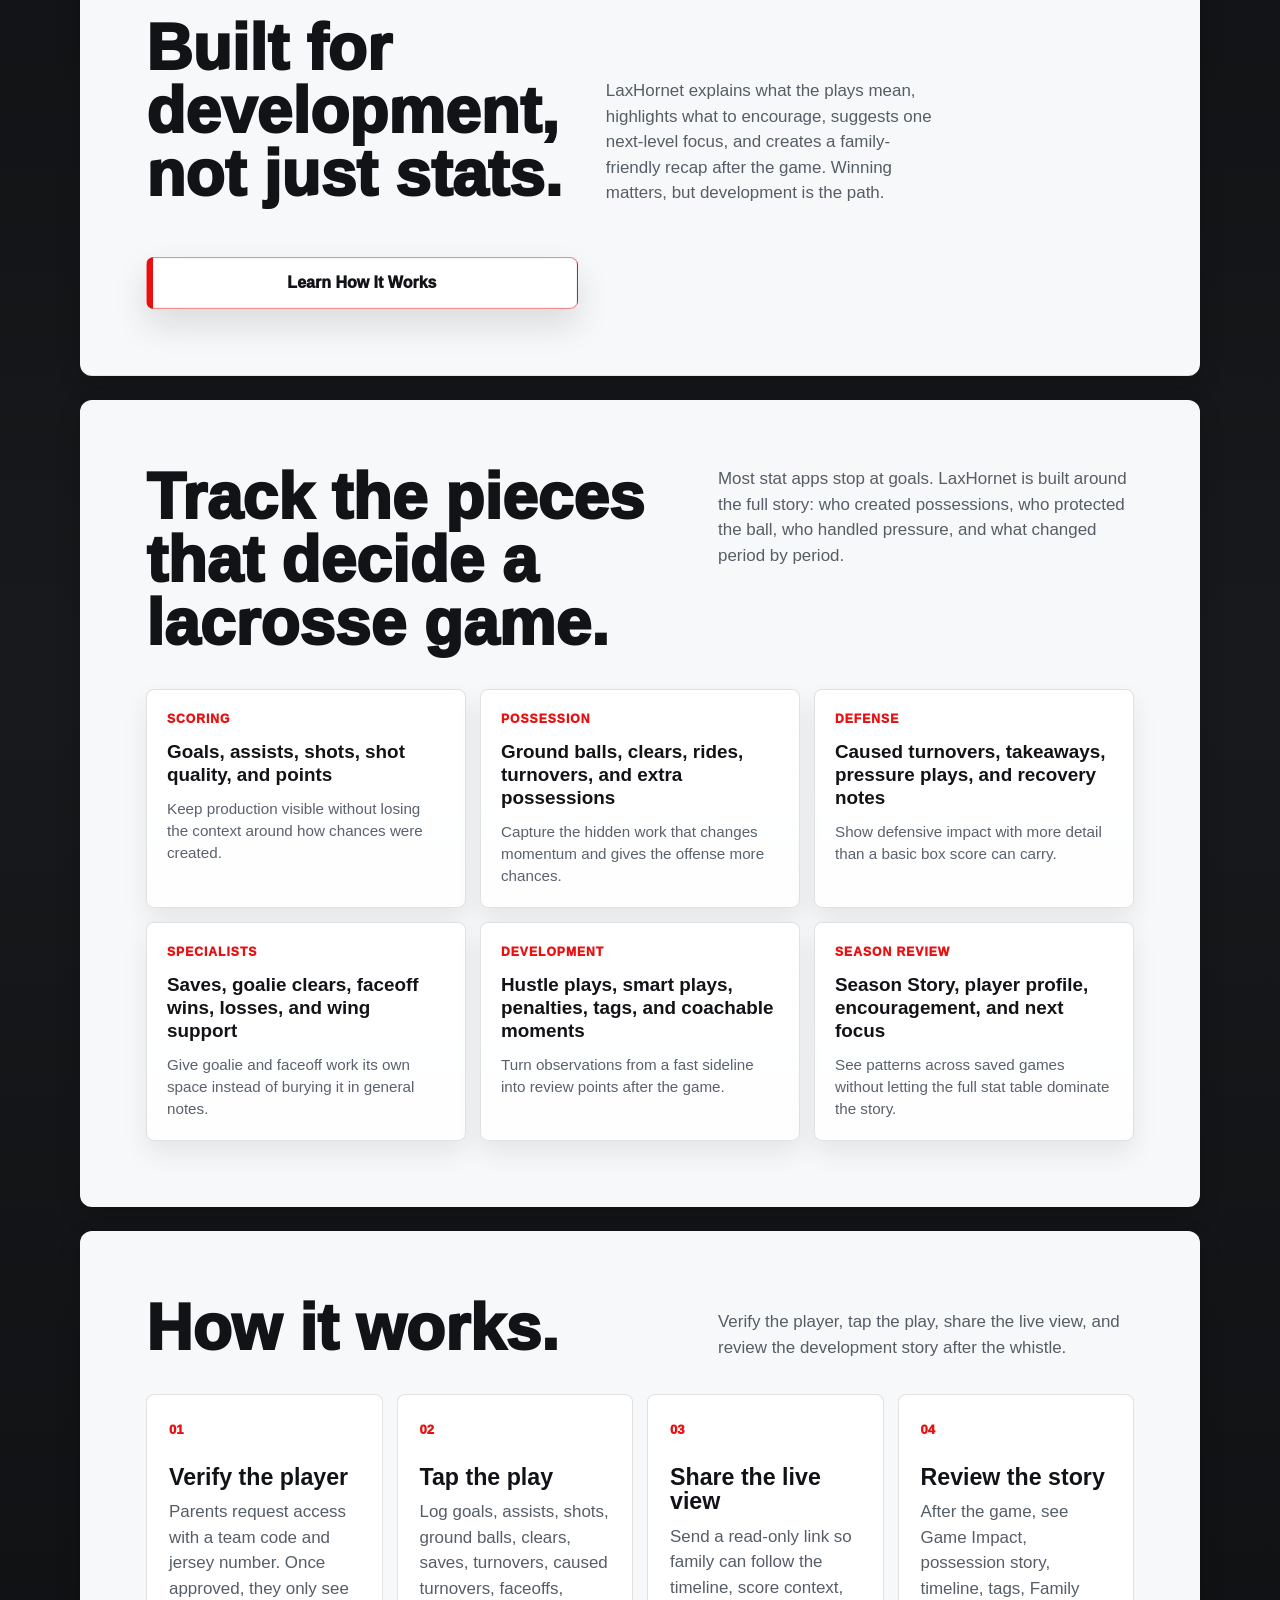
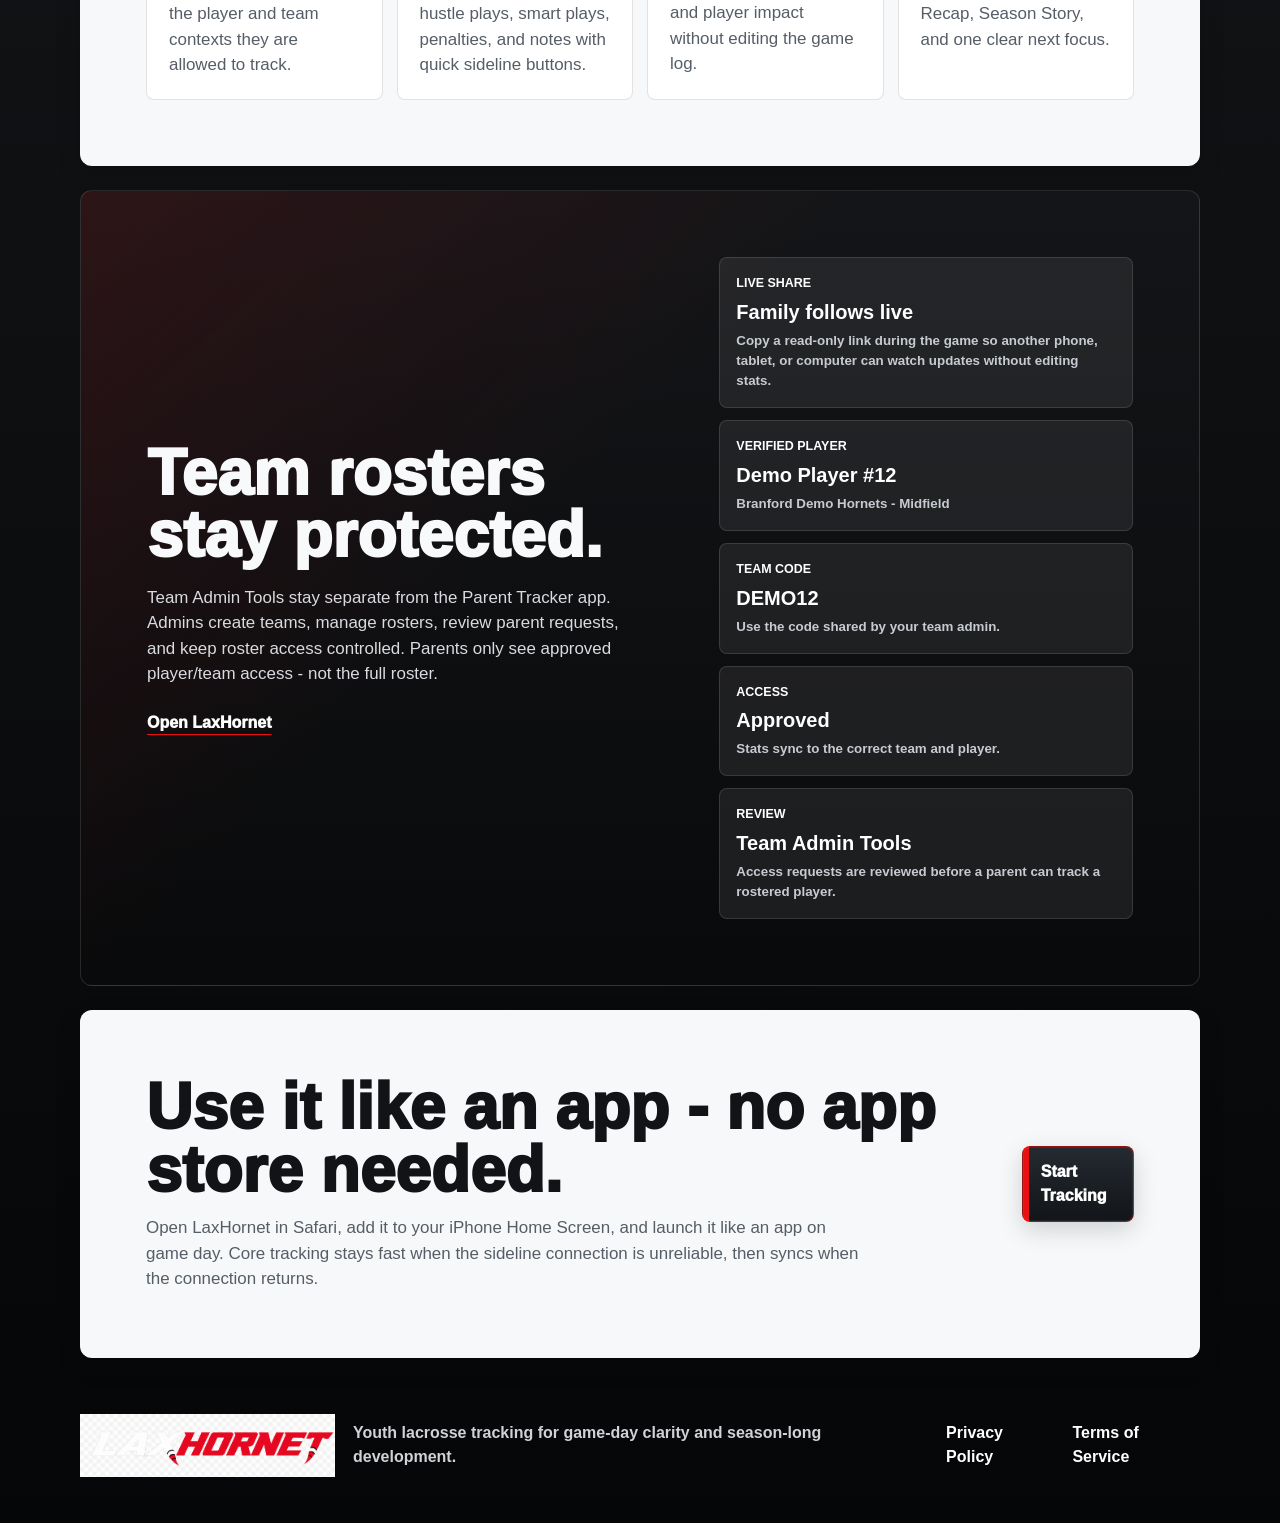
==== commit 35c19b54: "Move home status card to bottom" ====
--- a/index.html
+++ b/index.html
@@ -9,10 +9,10 @@
       content="LaxHornet is a mobile-first youth lacrosse tracker for approved parent tracking, live family sharing, Game Review, Season Review, team admin tools, and offline game-day use."
     />
     <title>LaxHornet | Track the plays that show the whole game</title>
-    <link rel="manifest" href="manifest.json?v=245" />
+    <link rel="manifest" href="manifest.json?v=248" />
     <link rel="icon" href="assets/LHicon.png?v=1" type="image/png" />
     <link rel="apple-touch-icon" href="assets/LHicon.png?v=1" />
-    <link rel="stylesheet" href="landing.css?v=245" />
+    <link rel="stylesheet" href="landing.css?v=248" />
   </head>
   <body>
     <header class="site-header" aria-label="LaxHornet landing navigation">
@@ -71,36 +71,36 @@
             <div class="phone-bar"></div>
             <div class="phone-screen">
               <div class="preview-top">
-                <span>Live Game</span>
-                <strong>Q2 - 6:14</strong>
+                <span>Game Review</span>
+                <strong>A-</strong>
               </div>
               <div class="preview-player">
                 <strong>Demo Player</strong>
                 <span>#12 - Midfield vs. Madison Demo</span>
               </div>
-              <div class="preview-context">
-                <span>Game Impact + possession</span>
-                <strong>2 G - 1 A - 4 GB</strong>
-              </div>
-              <div class="preview-grid">
-                <button>Goal</button>
-                <button>Assist</button>
-                <button>Ground Ball</button>
-                <button>Caused TO</button>
-                <button>Clear</button>
-                <button>Faceoff Win</button>
-                <button>Save</button>
-                <button>Smart Play</button>
+              <div class="preview-snapshot" aria-label="Demo game review snapshot">
+                <div>
+                  <span>Impact</span>
+                  <strong>91</strong>
+                </div>
+                <div>
+                  <span>Points</span>
+                  <strong>3</strong>
+                </div>
+                <div>
+                  <span>Possession</span>
+                  <strong>+4</strong>
+                </div>
               </div>
               <div class="preview-impact">
-                <span>Game Impact</span>
-                <strong>A-</strong>
-                <small>91 score</small>
-              </div>
-              <div class="preview-feed" aria-label="Recent game events">
-                <span>12:04 - Ground ball won</span>
-                <span>11:38 - Assist logged</span>
-                <span>10:52 - Clear completed</span>
+                <span>Development Takeaway</span>
+                <strong>Possession work drove the story.</strong>
+                <small>Ground balls and smart clears helped create extra chances.</small>
+              </div>
+              <div class="preview-feed" aria-label="Sample reviewed plays">
+                <span><b>Ground Ball</b> created an extra chance</span>
+                <span><b>Assist</b> turned possession into points</span>
+                <span><b>Next Focus</b> make the first clean pass</span>
               </div>
             </div>
           </div>
